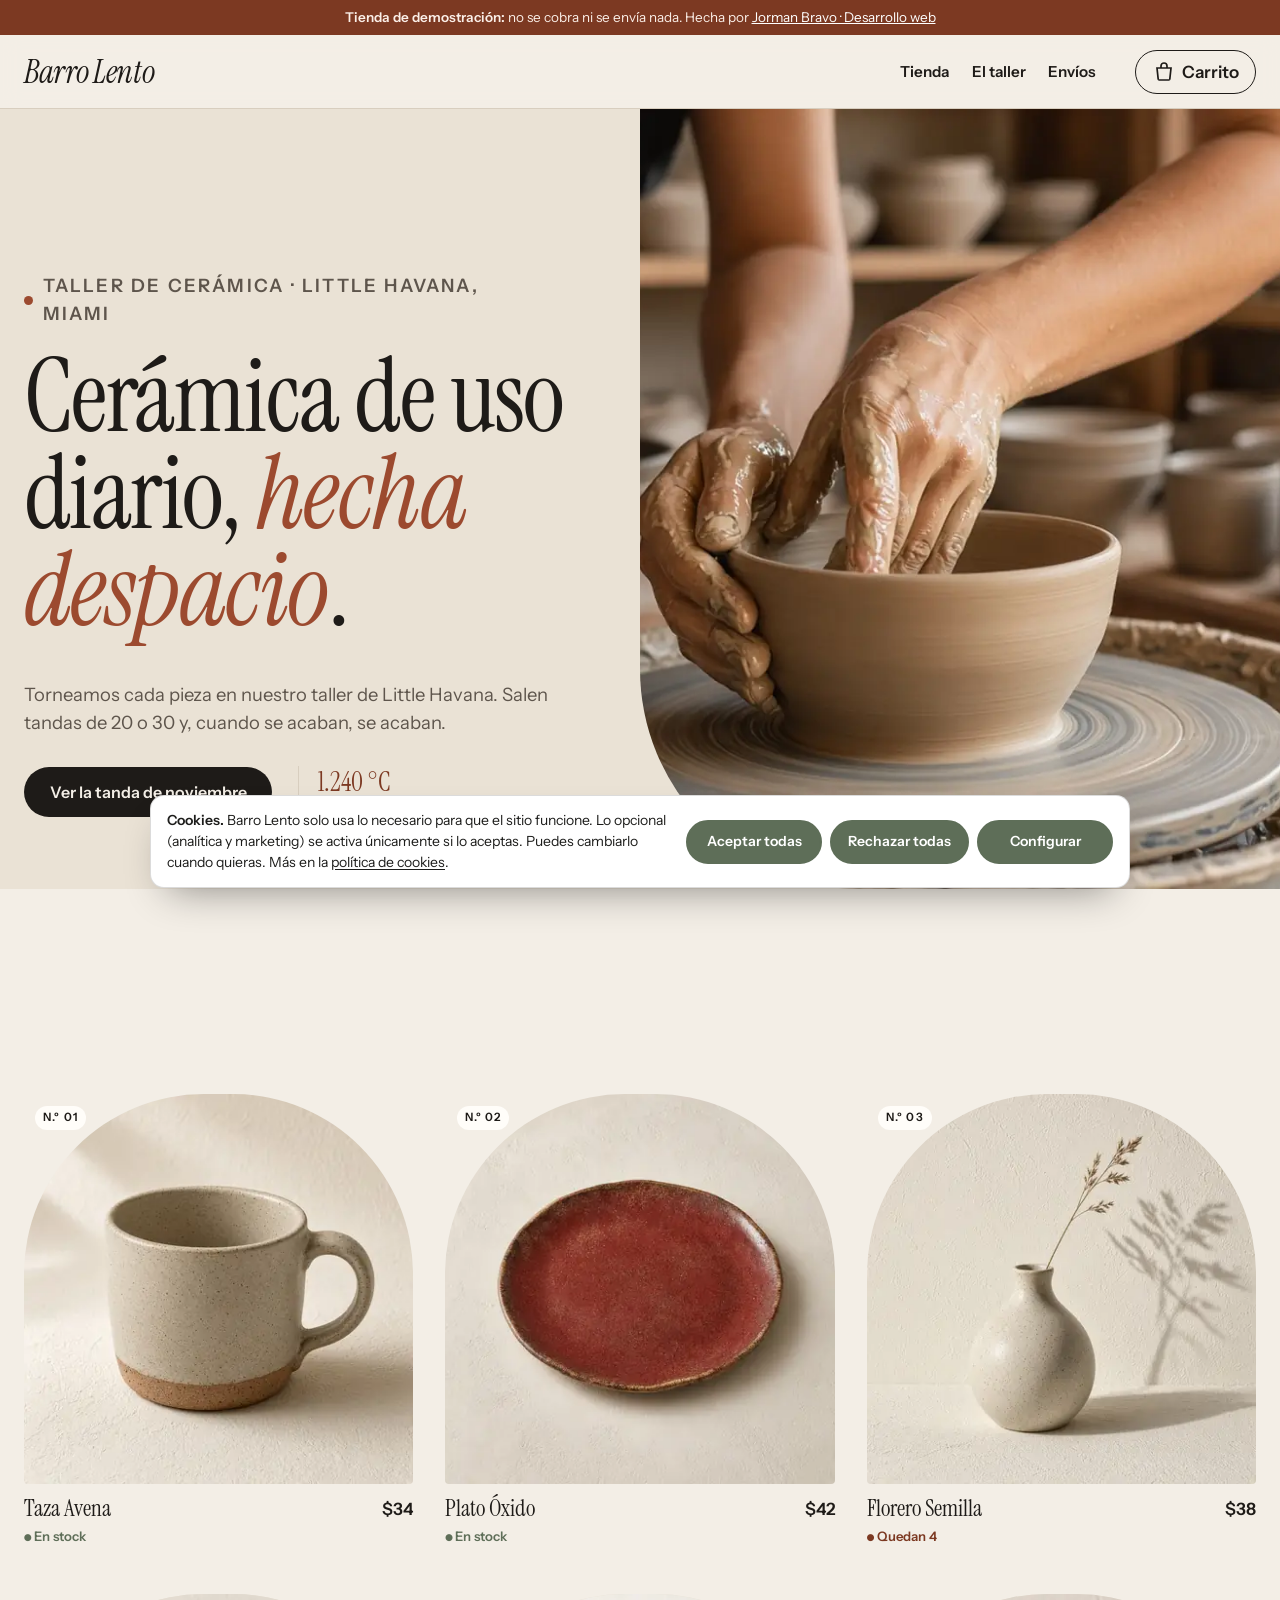
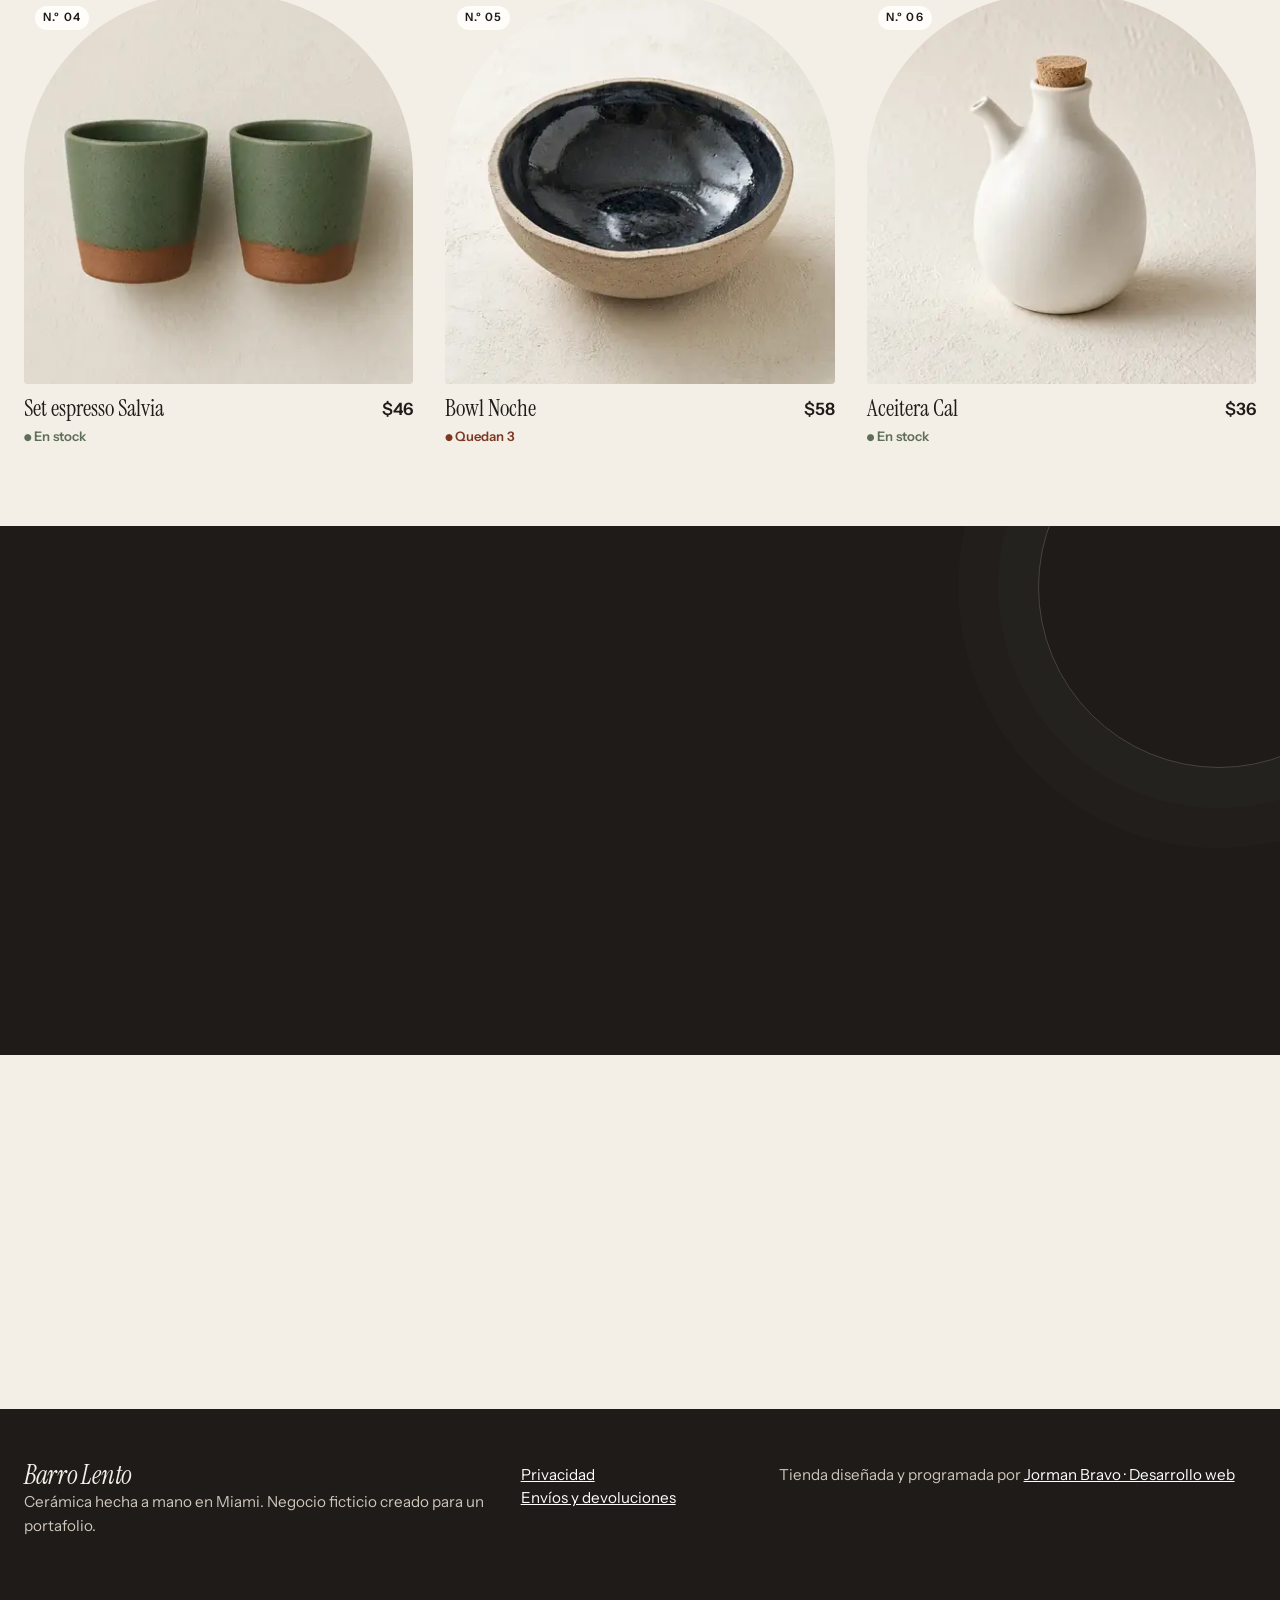
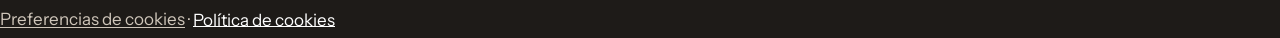
==== index.html @ cb3be6f2 "Cookies: aviso con Aceptar todas, Rechazar todas y Configurar por categorías, nada opcional antes de" ====
<!doctype html>
<html lang="es">
<head>
<meta charset="utf-8">
<meta name="viewport" content="width=device-width, initial-scale=1">
<title>Barro Lento · Cerámica hecha a mano en Miami</title>
<meta name="description" content="Tazas, platos, bowls y floreros de gres hechos a mano en tandas pequeñas. Envío a todo EE. UU., gratis desde $120. Tienda de demostración.">
<link rel="canonical" href="https://jormanj2b.github.io/demo-tienda/">
<meta http-equiv="Content-Security-Policy" content="default-src 'self'; img-src 'self' data:; style-src 'self'; script-src 'self'; font-src 'self'; connect-src 'self'; object-src 'none'; base-uri 'self'; form-action 'self'">
<meta name="referrer" content="strict-origin-when-cross-origin">
<meta name="theme-color" content="#F3EEE6">
<meta property="og:type" content="website">
<meta property="og:title" content="Barro Lento · Cerámica hecha a mano en Miami">
<meta property="og:description" content="Tazas, platos, bowls y floreros de gres hechos a mano en tandas pequeñas. Envío a todo EE. UU., gratis desde $120. Tienda de demostración.">
<meta property="og:url" content="https://jormanj2b.github.io/demo-tienda/">
<meta property="og:image" content="https://jormanj2b.github.io/demo-tienda/img/og.jpg">
<meta name="twitter:card" content="summary_large_image">
<script type="application/ld+json">
{"@context":"https://schema.org","@type":"Store","name":"Barro Lento","description":"Cerámica de gres hecha a mano en Miami: tazas, platos, bowls y floreros en tandas pequeñas. Negocio ficticio de demostración.","url":"https://jormanj2b.github.io/demo-tienda/","image":"https://jormanj2b.github.io/demo-tienda/img/og.jpg","priceRange":"$34 – $58","currenciesAccepted":"USD","address":{"@type":"PostalAddress","addressLocality":"Miami","addressRegion":"FL","addressCountry":"US"}}
</script>
<link rel="preload" as="image" href="img/hero-800.webp" imagesrcset="img/hero-800.webp 800w, img/hero-1600.webp 1600w" imagesizes="100vw">
<link rel="icon" href="favicon.svg" type="image/svg+xml">
<link rel="preload" href="fonts/instrument-serif-normal-400.woff2" as="font" type="font/woff2" crossorigin>
<link rel="stylesheet" href="fonts.css">
<link rel="stylesheet" href="styles.css?v=2">
<script src="cookies.js?v=1" defer data-key="demo-tienda" data-owner="Barro Lento" data-accent="#5E6E58"></script>
</head>
<body data-reveal=".section-head, .steps li, .cols > div, .taller h2" data-page="home">
<a class="skip" href="#main">Saltar al contenido</a>
<div class="demo-bar"><strong>Tienda de demostración:</strong> no se cobra ni se envía nada. Hecha por <a href="https://jormanj2b.github.io/">Jorman Bravo · Desarrollo web</a></div>
<header class="top">
  <a class="logo" href="./">Barro Lento</a>
  <nav aria-label="Principal"><a href="./#tienda">Tienda</a><a href="./#taller">El taller</a><a href="./#envios">Envíos</a></nav>
  <a class="cart-link" href="carrito.html" aria-label="Ver carrito">
    <svg viewBox="0 0 24 24" width="24" height="24" aria-hidden="true"><path d="M5 8h14l-1.2 11.2a1 1 0 0 1-1 .8H7.2a1 1 0 0 1-1-.8L5 8z" fill="none" stroke="currentColor" stroke-width="1.7"/><path d="M9 8V6a3 3 0 0 1 6 0v2" fill="none" stroke="currentColor" stroke-width="1.7"/></svg>
    <span>Carrito</span><span class="badge" id="cart-count" hidden>0</span>
  </a>
</header>
<main id="main">
<section class="hero">
  <img src="img/hero-800.webp" srcset="img/hero-400.webp 400w, img/hero-800.webp 800w, img/hero-1600.webp 1600w" sizes="100vw" width="1600" height="900" alt="Manos con barro dando forma a un bowl en el torno, con tazas sin esmaltar al fondo" fetchpriority="high">
  <div class="hero-text">
    <p class="kicker">Taller de cerámica · Little Havana, Miami</p>
    <h1>Cerámica de uso diario, <em>hecha despacio</em>.</h1>
    <p>Torneamos cada pieza en nuestro taller de Little Havana. Salen tandas de 20 o 30 y, cuando se acaban, se acaban.</p>
    <div class="hero-cta"><a class="btn" href="#tienda">Ver la tanda de noviembre</a><span class="kiln"><b>1.240 °C</b> segunda cocción</span></div>
  </div>
</section>
<section id="tienda" class="section" aria-labelledby="tienda-title">
  <div class="section-head"><h2 id="tienda-title">Tanda de noviembre</h2><p>6 piezas · apto para lavavajillas y microondas</p></div>
  <ul class="grid" id="grid"></ul>
</section>
<section id="taller" class="section taller">
  <div class="taller-grid">
    <h2>Del torno a tu mesa en tres semanas</h2>
    <ol class="steps">
      <li><b>Torno</b><span>Damos forma a cada pieza con gres de alta temperatura.</span></li>
      <li><b>Secado y primera cocción</b><span>Una semana al aire y un horneado a 950 °C.</span></li>
      <li><b>Esmalte</b><span>Esmaltes propios, sin plomo, aptos para alimentos.</span></li>
      <li><b>Segunda cocción</b><span>A 1.240 °C. Aquí aparecen las motas y los cambios de tono.</span></li>
    </ol>
  </div>
</section>
<section id="envios" class="section envios">
  <div class="cols">
    <div><h3>Envíos</h3><p>A los 50 estados con UPS. $9 por pedido, gratis desde $120. Embalamos con cartón reciclado y sin plástico de burbujas.</p></div>
    <div><h3>Si algo llega roto</h3><p>Mándanos una foto en 48 horas y te enviamos otra pieza o te devolvemos el dinero. Sin preguntas.</p></div>
    <div><h3>Devoluciones</h3><p>30 días para devolver piezas sin usar. El envío de vuelta corre por tu cuenta.</p></div>
  </div>
</section>
</main>
<footer class="foot">
  <div class="foot-grid">
    <p><span class="logo">Barro Lento</span><br>Cerámica hecha a mano en Miami. Negocio ficticio creado para un portafolio.</p>
    <p><a href="privacidad.html">Privacidad</a><br><a href="./#envios">Envíos y devoluciones</a></p>
    <p>Tienda diseñada y programada por <a href="https://jormanj2b.github.io/">Jorman Bravo · Desarrollo web</a></p>
  </div>
</footer>
<p class="toast" id="toast" role="status" hidden></p>
<script src="products.js" defer></script>
<script src="app.js?v=2" defer></script>
<script src="reveal.js" defer></script>
</body>
</html>
---- fonts.css ----
/* Fuentes locales (subconjunto latin) */
@font-face {
  font-family: 'Instrument Serif';
  font-style: italic;
  font-weight: 400;
  font-display: swap;
  src: url('fonts/instrument-serif-italic-400.woff2') format('woff2');
  unicode-range: U+0000-00FF, U+0131, U+0152-0153, U+02BB-02BC, U+02C6, U+02DA, U+02DC, U+0304, U+0308, U+0329, U+2000-206F, U+20AC, U+2122, U+2191, U+2193, U+2212, U+2215, U+FEFF, U+FFFD;
}
@font-face {
  font-family: 'Instrument Serif';
  font-style: normal;
  font-weight: 400;
  font-display: swap;
  src: url('fonts/instrument-serif-normal-400.woff2') format('woff2');
  unicode-range: U+0000-00FF, U+0131, U+0152-0153, U+02BB-02BC, U+02C6, U+02DA, U+02DC, U+0304, U+0308, U+0329, U+2000-206F, U+20AC, U+2122, U+2191, U+2193, U+2212, U+2215, U+FEFF, U+FFFD;
}
@font-face {
  font-family: 'Instrument Sans';
  font-style: normal;
  font-weight: 400 600;
  font-stretch: 100%;
  font-display: swap;
  src: url('fonts/instrument-sans-normal-var.woff2') format('woff2');
  unicode-range: U+0000-00FF, U+0131, U+0152-0153, U+02BB-02BC, U+02C6, U+02DA, U+02DC, U+0304, U+0308, U+0329, U+2000-206F, U+20AC, U+2122, U+2191, U+2193, U+2212, U+2215, U+FEFF, U+FFFD;
}
---- styles.css ----
/* Barro Lento — catálogo de taller: yeso, barro cocido y salvia */
:root{--plaster:#F3EEE6;--plaster-2:#EAE2D5;--ink:#1E1B18;--muted:#5E554C;--clay:#9C4A2F;--clay-dark:#7C3922;--sage:#5E6E58;--line:#D8CEBF;--white:#FFFDF9;
--serif:'Instrument Serif',Georgia,serif;--sans:'Instrument Sans',system-ui,sans-serif;--r:2px}
*{box-sizing:border-box}
body{margin:0;background:var(--plaster);color:var(--ink);font:17px/1.55 var(--sans)}
img{max-width:100%;display:block;height:auto}
a{color:inherit}
:focus-visible{outline:2px solid var(--clay);outline-offset:3px}
.skip{position:absolute;left:-999px}.skip:focus{left:8px;top:8px;z-index:60;background:var(--ink);color:#fff;padding:.6rem 1rem}
.demo-bar{background:var(--clay-dark);color:#FBEFE8;font-size:13.5px;text-align:center;padding:.45rem 1rem}
.demo-bar a{color:#fff}
.top{display:flex;align-items:center;gap:1.4rem;padding:1rem 24px;max-width:1280px;margin:0 auto}
.logo{font:400 1.9rem/1 var(--serif);text-decoration:none;letter-spacing:-.01em}
.top nav{display:none;gap:1.4rem;margin-left:auto}
.top nav a{text-decoration:none;font-weight:600;font-size:.95rem}
.top nav a:hover{color:var(--clay)}
@media (min-width:760px){.top nav{display:flex}}
.cart-link{margin-left:auto;display:flex;align-items:center;gap:.4rem;text-decoration:none;font-weight:600;min-height:44px;padding:0 .2rem}
@media (min-width:760px){.cart-link{margin-left:1rem}}
.badge{background:var(--clay);color:#fff;border-radius:999px;min-width:22px;height:22px;display:inline-grid;place-items:center;font-size:.8rem;padding:0 6px}
h1,h2,h3{font-family:var(--serif);font-weight:400;line-height:1.02;margin:0 0 .4em;letter-spacing:-.015em}
h1{font-size:clamp(2.8rem,8vw,5.6rem)}
h2{font-size:clamp(2.2rem,5vw,3.4rem)}
h3{font-size:1.8rem}
em{font-style:italic;color:var(--clay)}
.btn{display:inline-flex;align-items:center;justify-content:center;min-height:50px;padding:.8rem 1.6rem;background:var(--ink);color:var(--plaster);border:0;border-radius:var(--r);font:600 1rem var(--sans);text-decoration:none;cursor:pointer;transition:background .15s}
.btn:hover{background:var(--clay-dark)}
.btn-block{width:100%}
.link{background:none;border:0;padding:0;font:600 .9rem var(--sans);color:var(--clay-dark);text-decoration:underline;cursor:pointer;min-height:32px}
.muted{color:var(--muted);font-size:.95rem}
.hero{position:relative;display:grid}
.hero img{width:100%;aspect-ratio:4/5;object-fit:cover}
.hero-text{padding:2rem 24px 3rem;max-width:1280px}
.hero-text p{max-width:44ch;font-size:1.1rem;color:var(--muted)}
@media (min-width:900px){
  .hero{grid-template-columns:1fr 1fr;min-height:calc(100svh - 110px);align-items:end}
  .hero img{grid-column:2;grid-row:1;aspect-ratio:auto;height:100%}
  .hero-text{grid-column:1;grid-row:1;padding:3rem 48px 4.5rem max(24px,calc((100vw - 1280px)/2 + 24px))}
}
.section{max-width:1280px;margin:0 auto;padding:5rem 24px}
.section-head{display:flex;flex-wrap:wrap;justify-content:space-between;align-items:baseline;gap:.5rem 2rem;border-bottom:1px solid var(--ink);margin-bottom:2rem}
.section-head p{margin:0 0 .8rem;color:var(--muted)}
.grid{list-style:none;padding:0;margin:0;display:grid;grid-template-columns:1fr 1fr;gap:2rem 1rem}
@media (min-width:900px){.grid{grid-template-columns:repeat(3,1fr);gap:3rem 2rem}}
.card a{text-decoration:none;display:grid;grid-template-columns:1fr auto;gap:.2rem .6rem}
.card img{grid-column:1/-1;aspect-ratio:1;object-fit:cover;background:var(--plaster-2);margin-bottom:.6rem;transition:transform .3s ease}
.card a:hover img{transform:scale(1.015)}
.card-name{font:400 1.45rem/1.1 var(--serif)}
.card-price{font-weight:600}
.taller{background:var(--ink);color:var(--plaster);max-width:none}
.taller-grid{max-width:1232px;margin:0 auto;display:grid;gap:2rem}
@media (min-width:900px){.taller-grid{grid-template-columns:1fr 1.2fr}}
.steps{margin:0;padding:0;list-style:none;counter-reset:s}
.steps li{counter-increment:s;display:grid;grid-template-columns:3rem 1fr;gap:.2rem 1rem;padding:1.1rem 0;border-top:1px solid #4A443E}
.steps li::before{content:counter(s,decimal-leading-zero);grid-row:span 2;font:400 1.6rem var(--serif);color:#D9A28B}
.steps b{font-weight:600}
.steps span{color:#CFC6BA}
.cols{display:grid;gap:2rem}
@media (min-width:800px){.cols{grid-template-columns:repeat(3,1fr)}}
.cols p{color:var(--muted)}
.product{max-width:1280px;margin:0 auto;padding:1.5rem 24px 3rem;display:grid;gap:2rem}
@media (min-width:900px){.product{grid-template-columns:1.1fr 1fr;gap:4rem;align-items:start}}
.p-img{width:100%;aspect-ratio:1;object-fit:cover;background:var(--plaster-2)}
.crumbs{font-size:.9rem;color:var(--muted);margin-bottom:1rem}
.p-price{font-size:1.5rem;font-weight:600;margin:0 0 1rem}
.specs{display:grid;grid-template-columns:auto 1fr;gap:.5rem 1.4rem;border-top:1px solid var(--line);padding-top:1rem;margin:1.4rem 0}
.specs dt{color:var(--muted)}.specs dd{margin:0;font-weight:600}
.buy{display:grid;grid-template-columns:1fr 110px;gap:.3rem 1rem;align-items:end;margin-bottom:1rem}
.buy label{font-weight:600;font-size:.9rem;grid-row:1}
.buy .btn{grid-column:1/-1;margin-top:.8rem}
select,input{font:inherit;min-height:48px;padding:.5rem .8rem;border:1px solid #A89D8E;border-radius:var(--r);background:var(--white);color:var(--ink);width:100%}
select:focus,input:focus{outline:2px solid var(--clay);outline-offset:0;border-color:var(--clay)}
input[aria-invalid="true"]{border-color:#A3321F}
.grid-3{grid-template-columns:1fr 1fr}
@media (min-width:900px){.grid-3{grid-template-columns:repeat(3,1fr)}}
.toast{position:fixed;left:50%;bottom:24px;transform:translateX(-50%);background:var(--ink);color:#fff;padding:.9rem 1.2rem;border-radius:var(--r);margin:0;z-index:50;max-width:90vw;box-shadow:0 10px 30px rgba(0,0,0,.25)}
.cart h1{font-size:clamp(2.6rem,6vw,4rem)}
.cart-grid{display:grid;gap:2.4rem}
@media (min-width:960px){.cart-grid{grid-template-columns:1.5fr 1fr;align-items:start}.totals{position:sticky;top:20px}}
.lines{list-style:none;margin:0 0 2.4rem;padding:0;border-top:1px solid var(--ink)}
.line{display:grid;grid-template-columns:72px 1fr 72px;gap:.4rem 1rem;align-items:center;padding:1rem 0;border-bottom:1px solid var(--line)}
.line img{width:72px;height:72px;object-fit:cover}
.line a{font:400 1.3rem var(--serif);text-decoration:none}
.line p{margin:.1rem 0}
.line strong{grid-column:3;text-align:right}
.line input{grid-column:3;grid-row:1;width:72px}
@media (min-width:600px){.line{grid-template-columns:96px 1fr 80px 80px}.line img{width:96px;height:96px}.line input{grid-column:auto;grid-row:auto}.line strong{grid-column:auto}}
.checkout h2{font-size:2rem}
.f{display:grid;gap:.3rem;margin-bottom:1rem}
.f label{font-weight:600;font-size:.92rem}
.f-row{display:grid;grid-template-columns:1.5fr 1fr;gap:1rem}
.error{margin:0;color:#A3321F;font-size:.9rem;font-weight:600}
.pay{border:1px solid var(--line);padding:1rem;margin:0 0 1.2rem;background:var(--white)}
.pay legend{font-weight:600;padding:0 .3rem}
.pay label{display:flex;gap:.5rem;align-items:center;min-height:44px}
.pay input{width:20px;min-height:0;accent-color:var(--clay)}
.demo-note{background:#F6E7DF;border-left:3px solid var(--clay);padding:.6rem .8rem;font-size:.92rem;margin:0 0 .6rem}
.totals{background:var(--white);border:1px solid var(--line);padding:1.4rem}
.totals dl{display:grid;grid-template-columns:1fr auto;gap:.6rem;margin:0}
.totals dd{margin:0;text-align:right;font-weight:600}
.totals .t{font:400 1.8rem var(--serif);border-top:1px solid var(--line);padding-top:.6rem}
.done{background:var(--white);border:1px solid var(--line);padding:2rem;max-width:680px}
.kicker{text-transform:uppercase;letter-spacing:.12em;font-size:.8rem;font-weight:600;color:var(--clay-dark)}
.empty{padding:2rem 0}
.foot{border-top:1px solid var(--line);margin-top:2rem}
.foot-grid{max-width:1280px;margin:0 auto;padding:2.4rem 24px;display:grid;gap:1.2rem;color:var(--muted);font-size:.95rem}
@media (min-width:800px){.foot-grid{grid-template-columns:2fr 1fr 2fr}}
.foot .logo{color:var(--ink);font-size:1.6rem}
.legal{max-width:760px;margin:0 auto;padding:2rem 24px 5rem}
@media (prefers-reduced-motion:reduce){*{transition:none!important}}
@media (max-width:899px){.grid-3 li:nth-child(3){display:none}}
[tabindex="-1"]:focus{outline:none}

/* ===== Rediseño ===== */
[hidden]{display:none!important}
:root{--ease:cubic-bezier(.2,.7,.2,1)}
body{-webkit-font-smoothing:antialiased}
.top{position:sticky;top:0;z-index:40;max-width:none;padding:.9rem max(24px,calc((100vw - 1280px)/2 + 24px));background:rgba(243,238,230,.92);backdrop-filter:blur(10px);border-bottom:1px solid var(--line)}
.logo{font-style:italic;font-size:2rem}
.top nav a{position:relative}
.top nav a::after{content:"";position:absolute;left:0;right:0;bottom:-4px;height:1px;background:var(--clay);transform:scaleX(0);transform-origin:left;transition:transform .25s var(--ease)}
.top nav a:hover::after{transform:scaleX(1)}
.cart-link{border:1px solid var(--ink);border-radius:999px;padding:0 1rem;transition:background .2s,color .2s}
.cart-link:hover{background:var(--ink);color:var(--plaster)}
.badge{transition:transform .3s var(--ease)}
.kicker{margin:0 0 1.2rem;display:flex;align-items:center;gap:.6rem}
.kicker::before{content:"";width:9px;height:9px;border-radius:50%;background:var(--clay)}
h1{font-size:clamp(3.2rem,9vw,6.4rem);line-height:.95}
.hero{background:var(--plaster-2)}
.hero img{border-radius:0 0 0 0}
@media (min-width:900px){.hero{min-height:calc(100svh - 120px)}.hero img{border-radius:0 0 0 220px}}
@media (max-width:899px){.hero img{aspect-ratio:5/4;border-radius:0 0 0 120px}}
.hero-text p{font-size:1.15rem}
.hero-cta{display:flex;flex-wrap:wrap;gap:1rem 1.6rem;align-items:center;margin-top:1.8rem}
.kiln{display:grid;font-size:.85rem;color:var(--muted);border-left:1px solid var(--line);padding-left:1.2rem;line-height:1.3}
.kiln b{font:400 1.6rem var(--serif);color:var(--clay-dark)}
.btn{border-radius:999px;transition:background .2s,transform .2s var(--ease),box-shadow .2s}
.btn:hover{transform:translateY(-2px);box-shadow:0 12px 24px -14px rgba(30,27,24,.7)}
.btn:active{transform:none}
.section-head{border-bottom:0;position:relative;padding-bottom:1rem}
.section-head::after{content:"";position:absolute;left:0;right:0;bottom:0;height:5px;border-top:1px solid var(--ink);border-bottom:1px solid var(--ink)}
.grid{counter-reset:n}
.card{counter-increment:n}
.card a{position:relative;grid-template-columns:1fr auto}
.card a::before{content:"N.º " counter(n,decimal-leading-zero);position:absolute;top:.7rem;left:.7rem;z-index:1;font-size:.72rem;font-weight:600;letter-spacing:.1em;background:var(--white);padding:.2rem .5rem;border-radius:999px}
.card img{border-radius:180px 180px 4px 4px;transition:transform .6s var(--ease),border-radius .6s var(--ease)}
.card a:hover img{transform:none;border-radius:4px}
.card-name{transition:color .2s}
.card a:hover .card-name{color:var(--clay-dark)}
.card-stock{grid-column:1/-1;font-size:.82rem;color:var(--sage);font-weight:600}
.card-stock::before{content:"● ";font-size:.7em;vertical-align:.15em}
.card-stock.low{color:var(--clay-dark)}
.taller{position:relative;overflow:hidden}
.taller::after{content:"";position:absolute;right:-120px;top:-120px;width:360px;height:360px;border-radius:50%;border:1px solid #4A443E;box-shadow:0 0 0 40px rgba(255,255,255,.015),0 0 0 80px rgba(255,255,255,.01)}
.taller h2{font-style:italic}
.steps li{transition:padding .3s var(--ease)}
.steps li:hover{padding-left:.6rem}
.envios .cols>div{border-top:1px solid var(--ink);padding-top:1.2rem}
.envios h3{font-style:italic}
.p-img{border-radius:240px 240px 4px 4px}
.crumbs a{text-decoration:none;border-bottom:1px solid var(--line)}
.crumbs a:hover{border-color:var(--clay)}
.p-price{font:400 2rem var(--serif);color:var(--clay-dark)}
.specs{border-top:1px solid var(--ink)}
.toast{border-radius:999px;padding:.9rem 1.4rem;animation:pop .35s var(--ease)}
@keyframes pop{from{transform:translate(-50%,16px);opacity:0}}
.totals{border-radius:6px;border-top:4px solid var(--clay)}
.done{border-radius:6px;border-top:4px solid var(--sage)}
.lines{border-top:0;position:relative}
.foot{background:var(--ink);color:#CFC6BA;border:0}
.foot .logo{color:var(--plaster)}
.foot-grid{color:#CFC6BA}
.foot a{color:#fff}
.rv{opacity:0;transform:translateY(20px);transition:opacity .7s var(--ease),transform .7s var(--ease)}
.rv.in{opacity:1;transform:none}
@media (prefers-reduced-motion:reduce){*,*::before,*::after{animation:none!important;transition:none!important}}

/* img-placeholder */
img:not([src$=".svg"]){background-color:var(--plaster-2)}

/* Carrito vacío decidido antes de pintar (cart-state.js) */
.cart-empty #cart-body{display:none}
.cart-empty #empty{display:block}
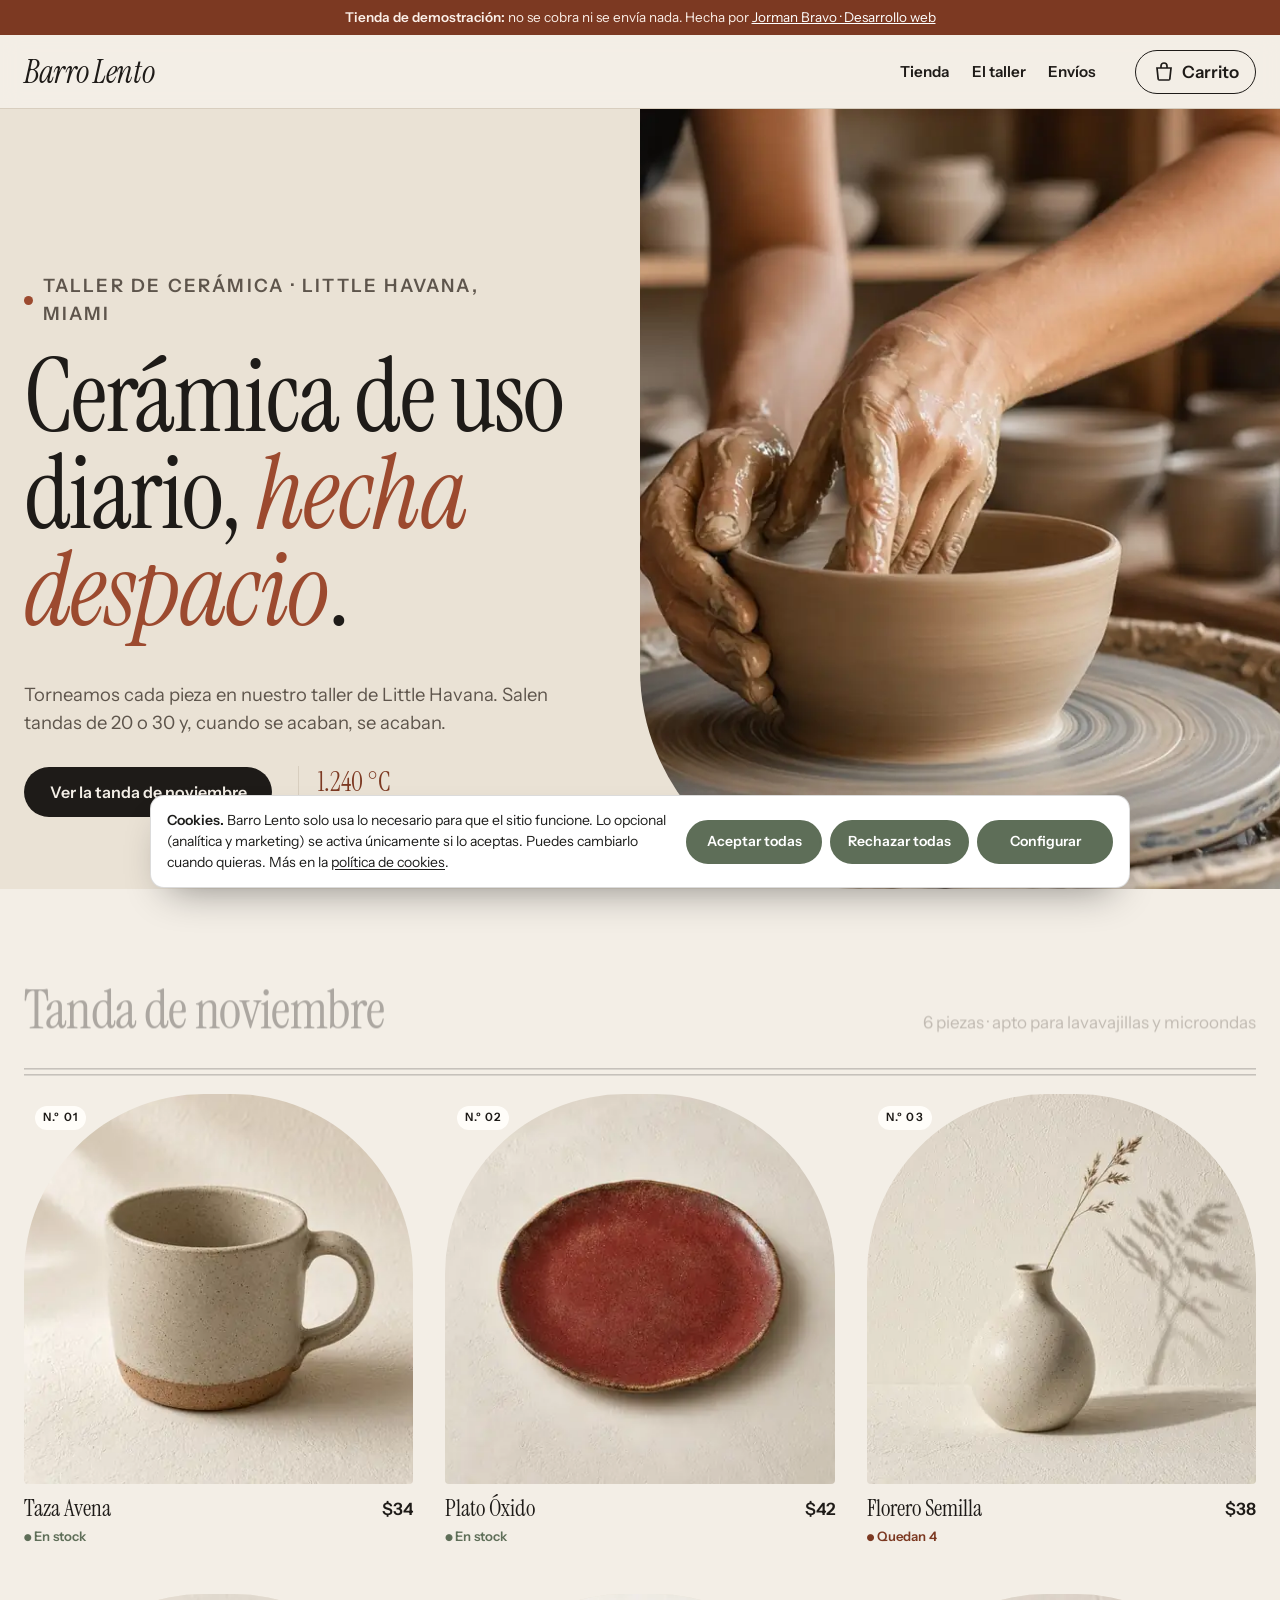
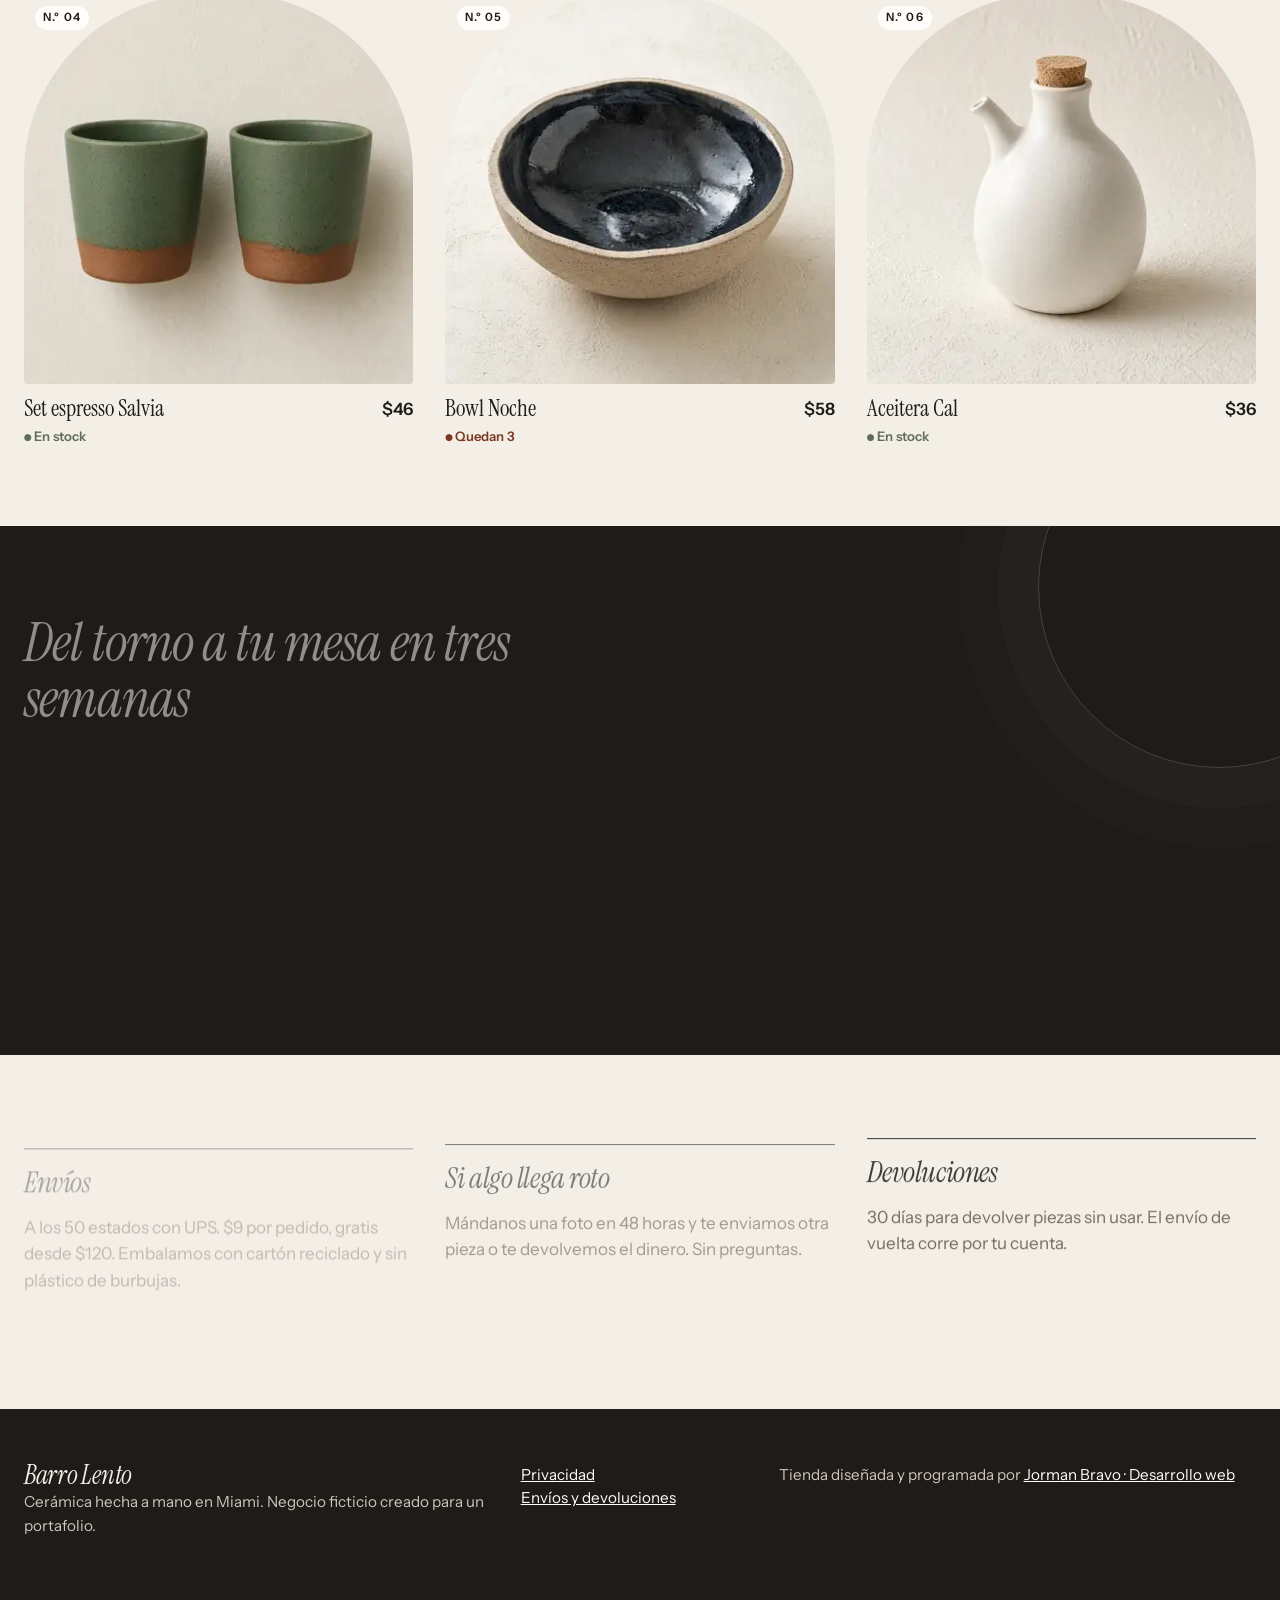
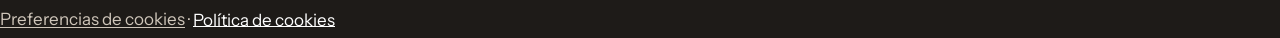
==== commit e265447a: "Carrito vacío: el aviso se ve desde el primer pintado (evita el salto del pie)" ====
--- a/index.html
+++ b/index.html
@@ -22,7 +22,7 @@
 <link rel="icon" href="favicon.svg" type="image/svg+xml">
 <link rel="preload" href="fonts/instrument-serif-normal-400.woff2" as="font" type="font/woff2" crossorigin>
 <link rel="stylesheet" href="fonts.css">
-<link rel="stylesheet" href="styles.css?v=2">
+<link rel="stylesheet" href="styles.css?v=3">
 <script src="cookies.js?v=1" defer data-key="demo-tienda" data-owner="Barro Lento" data-accent="#5E6E58"></script>
 </head>
 <body data-reveal=".section-head, .steps li, .cols > div, .taller h2" data-page="home">
--- a/styles.css
+++ b/styles.css
@@ -180,4 +180,4 @@
 
 /* Carrito vacío decidido antes de pintar (cart-state.js) */
 .cart-empty #cart-body{display:none}
-.cart-empty #empty{display:block}
+.cart-empty #empty[hidden],.cart-empty #empty{display:block!important}
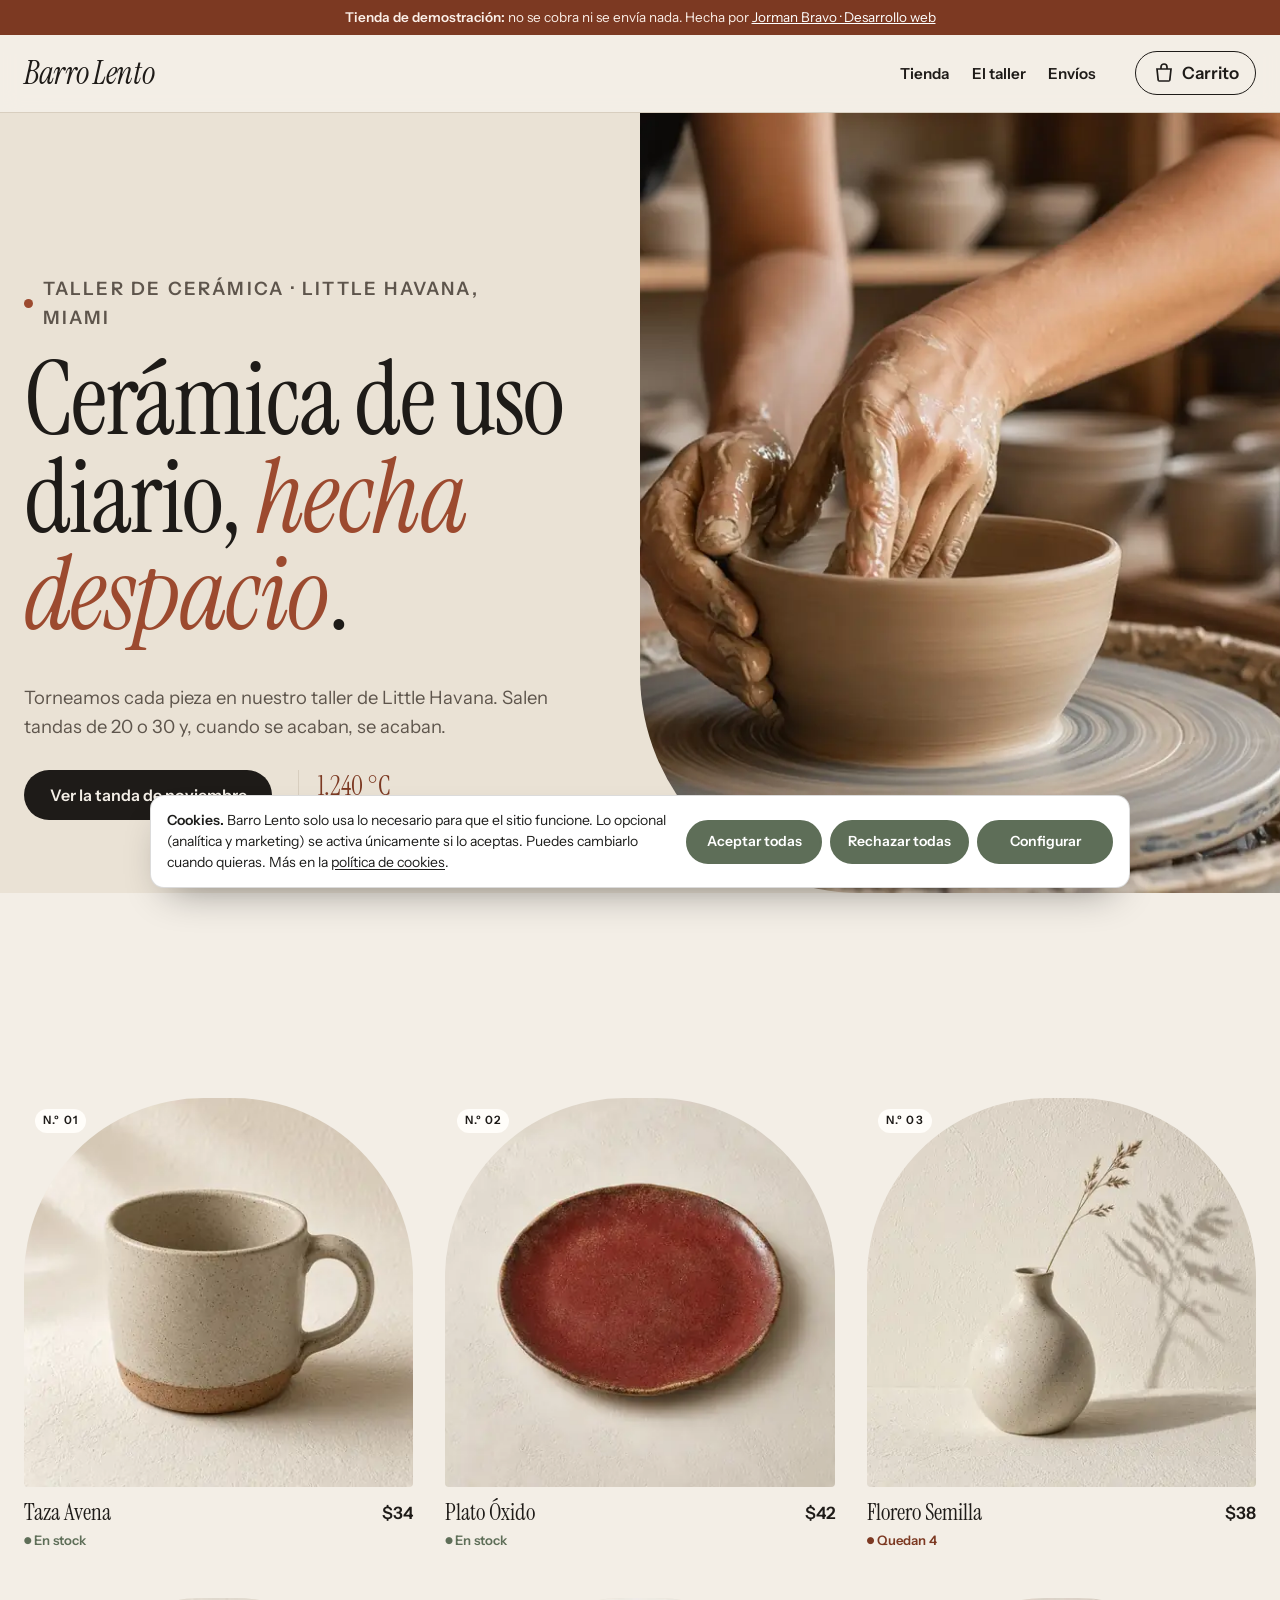
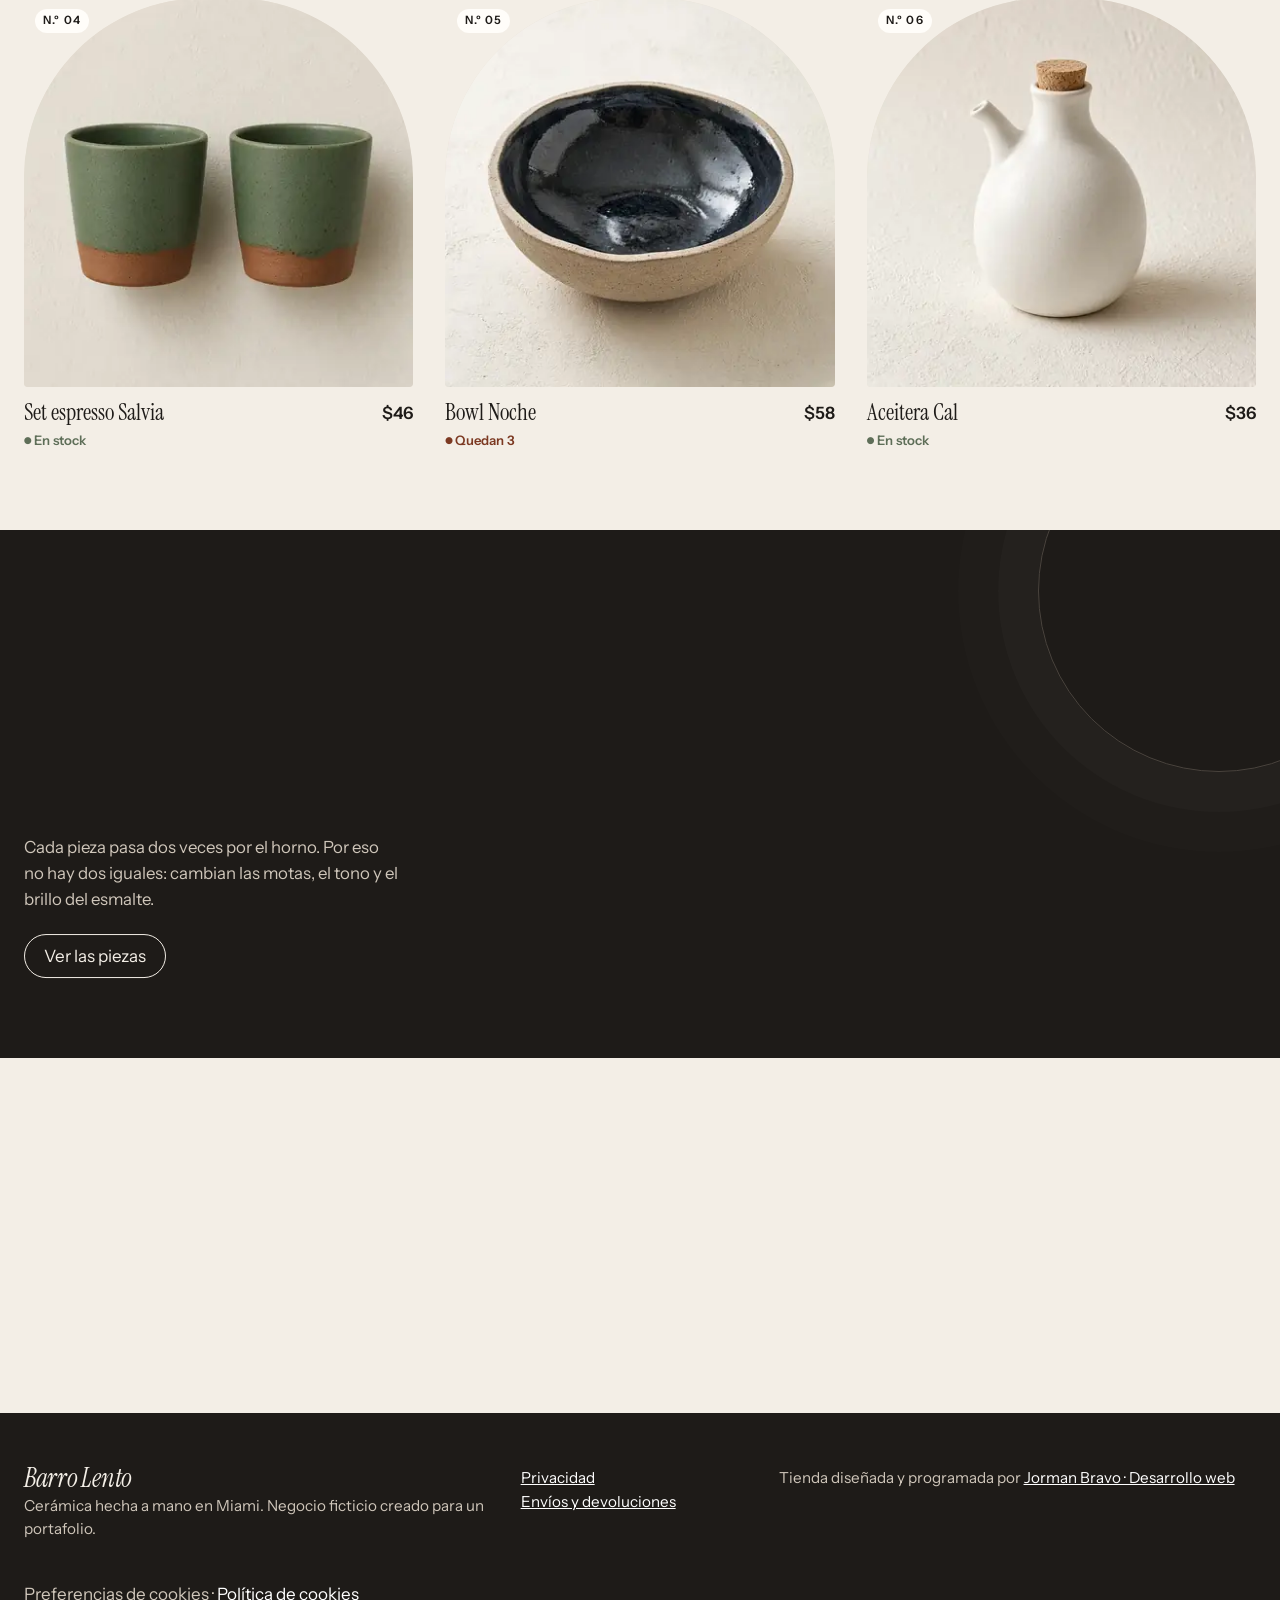
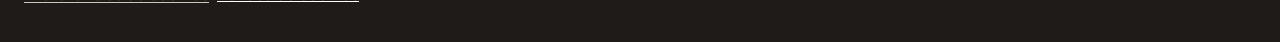
==== commit 450644ef: "Ronda 2: carrito vacío con piezas sugeridas, columna del taller completa, migas y menú de 44 px, coo" ====
--- a/index.html
+++ b/index.html
@@ -52,7 +52,11 @@
 </section>
 <section id="taller" class="section taller">
   <div class="taller-grid">
-    <h2>Del torno a tu mesa en tres semanas</h2>
+    <div class="taller-intro">
+      <h2>Del torno a tu mesa en tres semanas</h2>
+      <p>Cada pieza pasa dos veces por el horno. Por eso no hay dos iguales: cambian las motas, el tono y el brillo del esmalte.</p>
+      <a class="taller-link" href="#tienda">Ver las piezas</a>
+    </div>
     <ol class="steps">
       <li><b>Torno</b><span>Damos forma a cada pieza con gres de alta temperatura.</span></li>
       <li><b>Secado y primera cocción</b><span>Una semana al aire y un horneado a 950 °C.</span></li>
--- a/styles.css
+++ b/styles.css
@@ -181,3 +181,25 @@
 /* Carrito vacío decidido antes de pintar (cart-state.js) */
 .cart-empty #cart-body{display:none}
 .cart-empty #empty[hidden],.cart-empty #empty{display:block!important}
+/* ronda 2: aviso de cookies alineado con la columna del pie */
+.foot>.ck-foot{max-width:1280px;margin:-1.4rem auto 0;padding:0 24px 1.6rem;color:#CFC6BA}
+/* ronda 2: áreas táctiles de 44 px en menú y migas */
+.top nav a:not(.cart-link){padding-block:.75rem}
+.top nav a:not(.cart-link)::after{bottom:.5rem}
+.crumbs a{display:inline-block;padding-block:.7rem;border-bottom:0;text-decoration:underline;text-decoration-color:var(--line);text-underline-offset:4px}
+.crumbs a:hover{text-decoration-color:var(--clay)}
+.crumbs{margin-top:-.7rem;margin-bottom:.3rem}
+.skip{display:inline-flex;align-items:center;min-height:44px}
+/* ronda 2: carrito vacío con piezas sugeridas */
+.empty-lead{font-size:1.1rem;margin:0 0 1.2rem}
+.empty-picks{list-style:none;padding:0;margin:0 0 1.6rem;display:grid;grid-template-columns:repeat(3,minmax(0,1fr));gap:1rem;max-width:760px}
+.empty-picks a{display:grid;gap:.2rem;text-decoration:none;color:inherit}
+.empty-picks img{width:100%;height:auto;aspect-ratio:1;object-fit:cover;border-radius:180px 180px 4px 4px;background:var(--plaster-2);margin-bottom:.4rem;transition:transform .3s var(--ease)}
+.empty-picks a:hover img{transform:translateY(-2px)}
+.empty-picks span:first-of-type{font-weight:600}
+@media (max-width:520px){.empty-picks{grid-template-columns:repeat(2,minmax(0,1fr))}.empty-picks li:nth-child(3){display:none}}
+/* ronda 2: la columna izquierda de "El taller" deja de quedar vacía */
+.taller-intro p{color:#CFC6BA;max-width:34ch;margin:1rem 0 1.4rem;font-size:1.05rem}
+.taller-link{display:inline-flex;align-items:center;min-height:44px;padding:0 1.2rem;border:1px solid var(--plaster);border-radius:999px;color:var(--plaster);text-decoration:none;transition:background .2s,color .2s}
+.taller-link:hover{background:var(--plaster);color:var(--ink)}
+@media (min-width:900px){.taller-intro{position:sticky;top:6rem;align-self:start}}
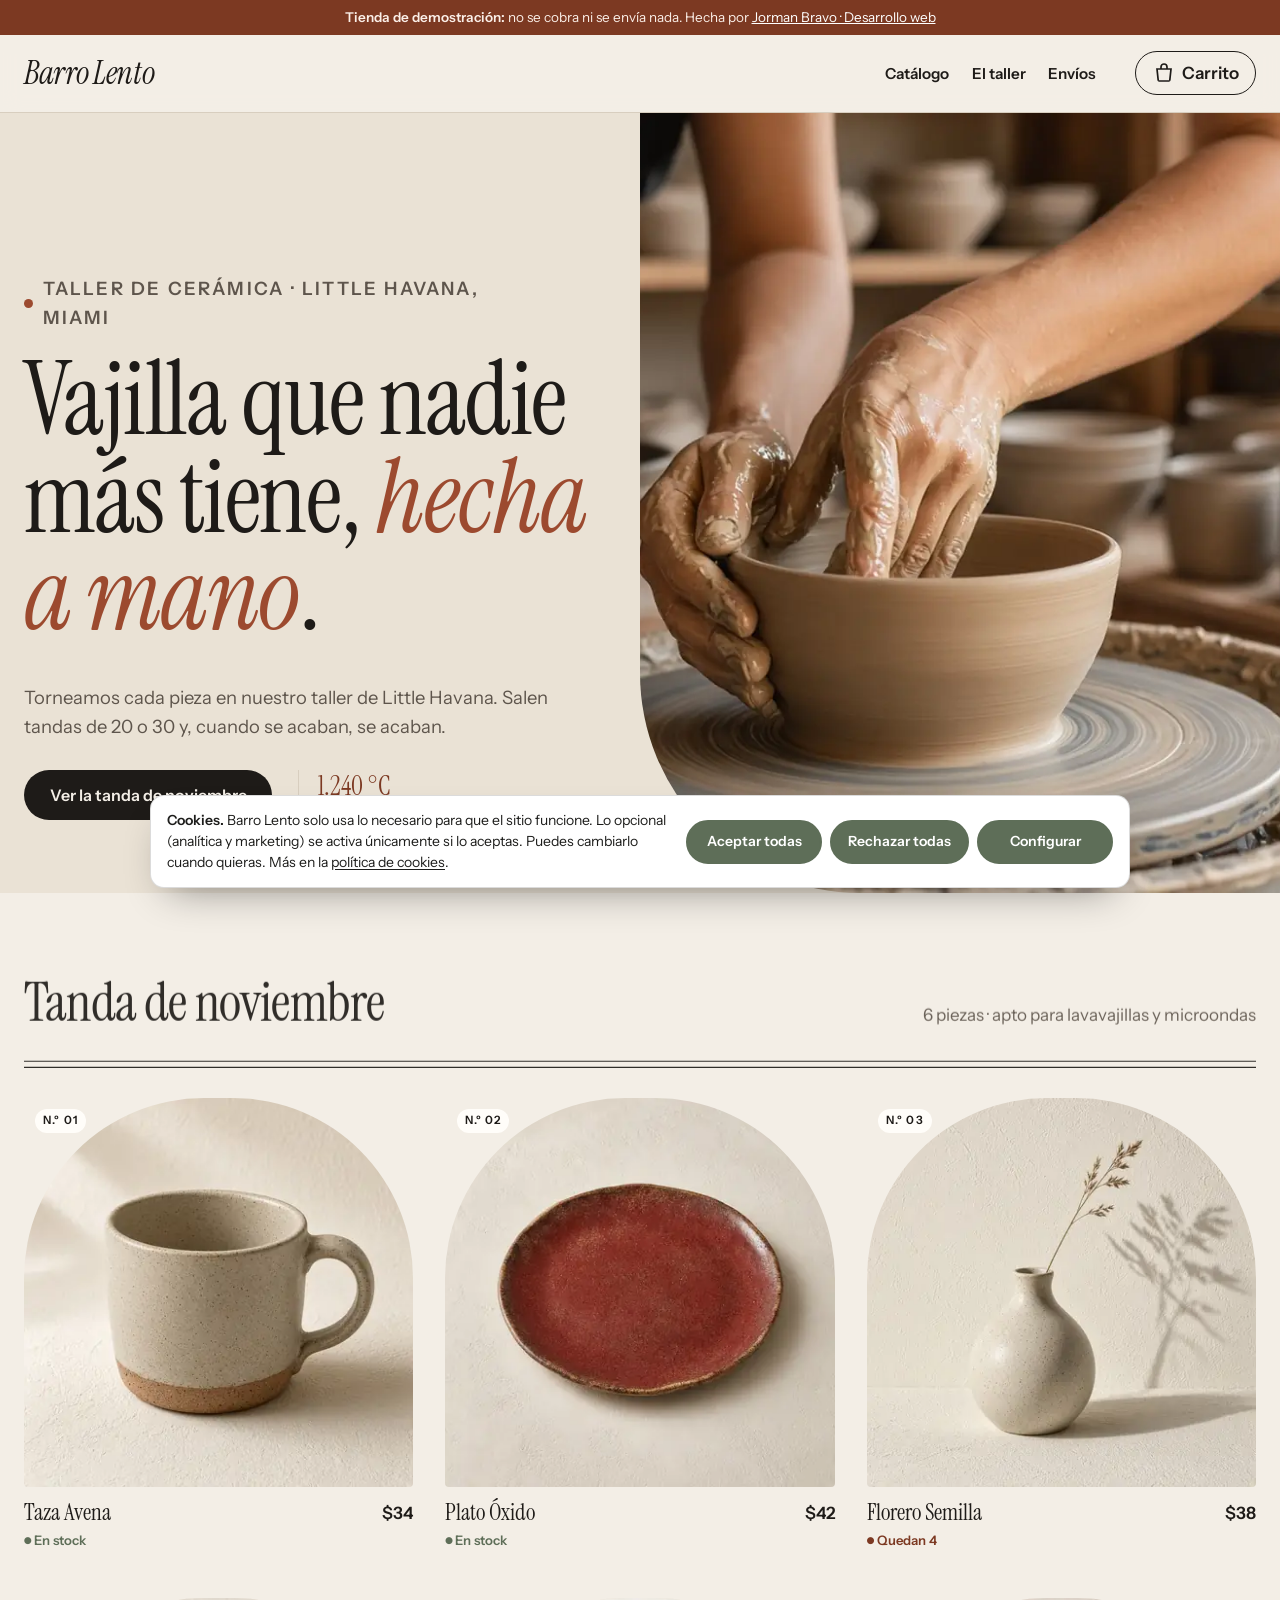
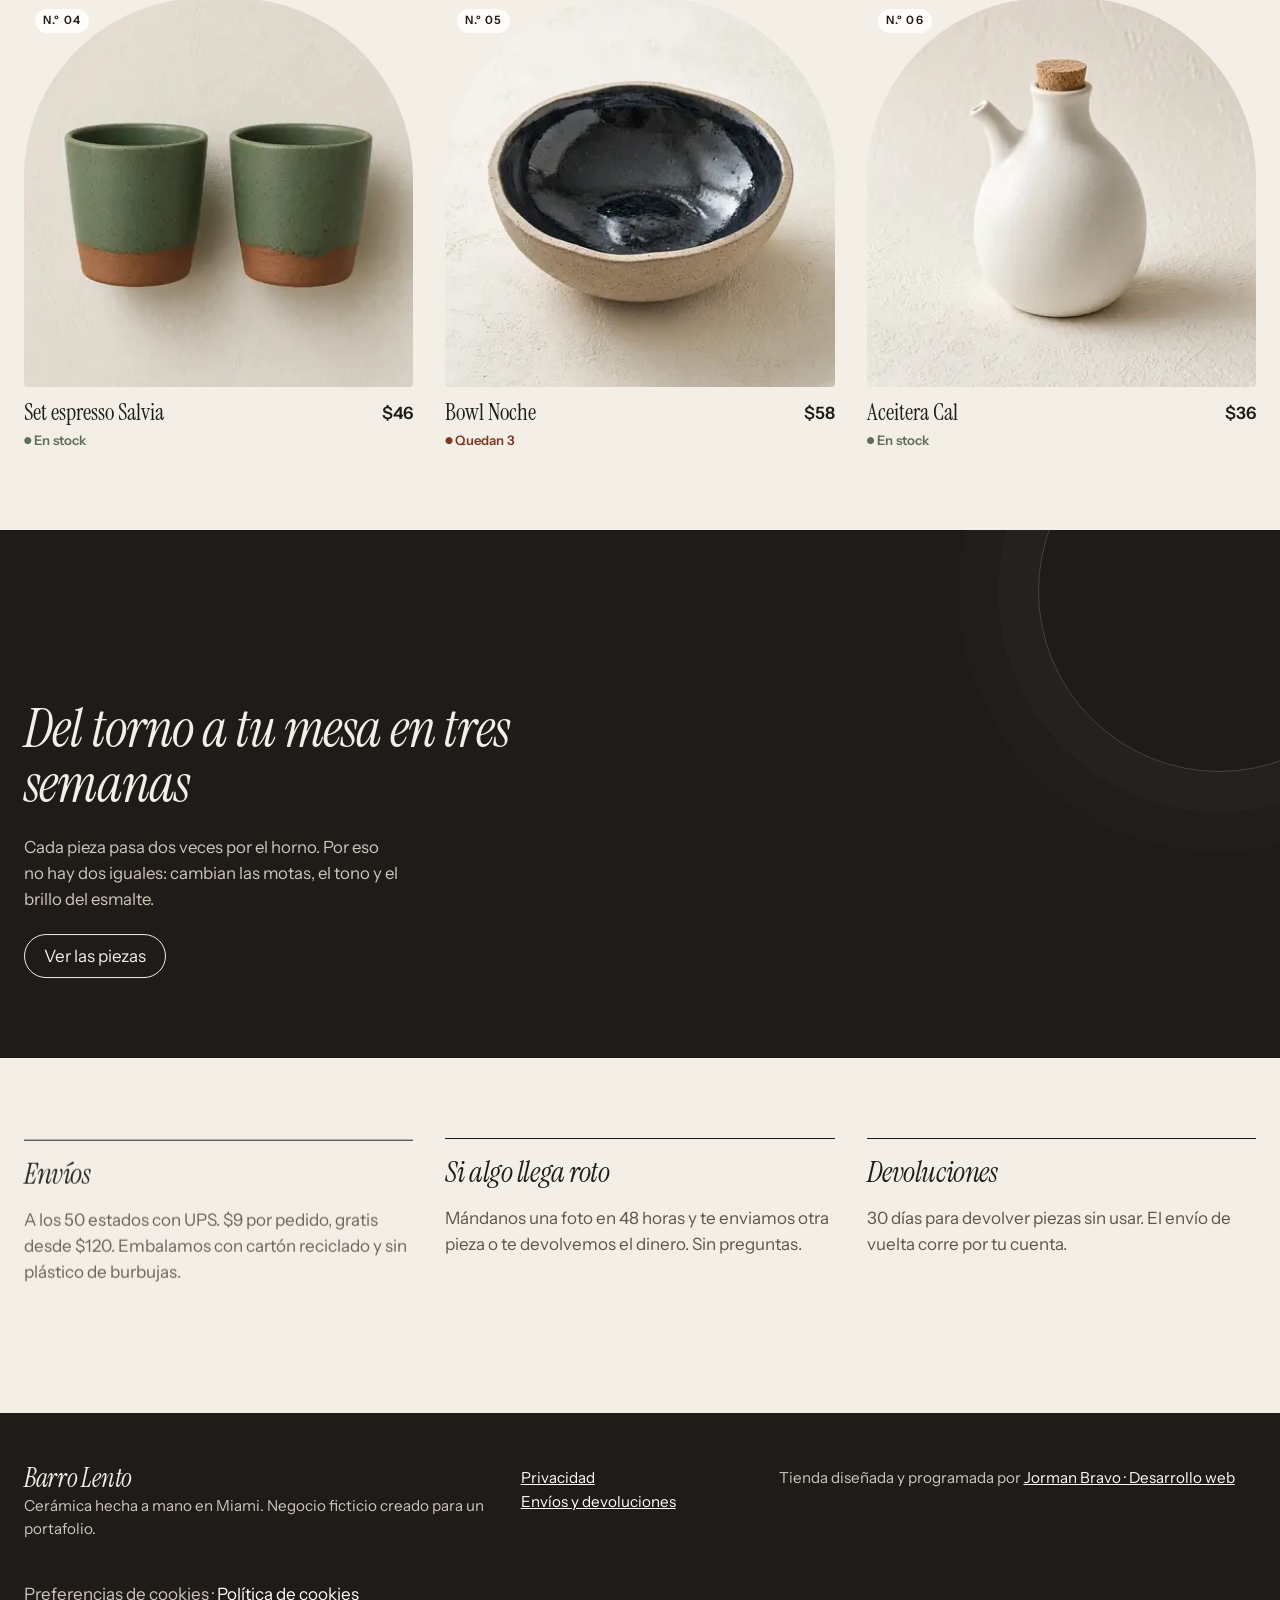
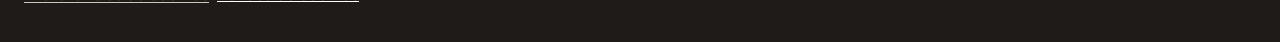
==== commit be18bd74: "Textos: voz de negocio, titular con gancho y menú más claro" ====
--- a/index.html
+++ b/index.html
@@ -30,7 +30,7 @@
 <div class="demo-bar"><strong>Tienda de demostración:</strong> no se cobra ni se envía nada. Hecha por <a href="https://jormanj2b.github.io/">Jorman Bravo · Desarrollo web</a></div>
 <header class="top">
   <a class="logo" href="./">Barro Lento</a>
-  <nav aria-label="Principal"><a href="./#tienda">Tienda</a><a href="./#taller">El taller</a><a href="./#envios">Envíos</a></nav>
+  <nav aria-label="Principal"><a href="./#tienda">Catálogo</a><a href="./#taller">El taller</a><a href="./#envios">Envíos</a></nav>
   <a class="cart-link" href="carrito.html" aria-label="Ver carrito">
     <svg viewBox="0 0 24 24" width="24" height="24" aria-hidden="true"><path d="M5 8h14l-1.2 11.2a1 1 0 0 1-1 .8H7.2a1 1 0 0 1-1-.8L5 8z" fill="none" stroke="currentColor" stroke-width="1.7"/><path d="M9 8V6a3 3 0 0 1 6 0v2" fill="none" stroke="currentColor" stroke-width="1.7"/></svg>
     <span>Carrito</span><span class="badge" id="cart-count" hidden>0</span>
@@ -41,7 +41,7 @@
   <img src="img/hero-800.webp" srcset="img/hero-400.webp 400w, img/hero-800.webp 800w, img/hero-1600.webp 1600w" sizes="100vw" width="1600" height="900" alt="Manos con barro dando forma a un bowl en el torno, con tazas sin esmaltar al fondo" fetchpriority="high">
   <div class="hero-text">
     <p class="kicker">Taller de cerámica · Little Havana, Miami</p>
-    <h1>Cerámica de uso diario, <em>hecha despacio</em>.</h1>
+    <h1>Vajilla que nadie más tiene, <em>hecha a mano</em>.</h1>
     <p>Torneamos cada pieza en nuestro taller de Little Havana. Salen tandas de 20 o 30 y, cuando se acaban, se acaban.</p>
     <div class="hero-cta"><a class="btn" href="#tienda">Ver la tanda de noviembre</a><span class="kiln"><b>1.240 °C</b> segunda cocción</span></div>
   </div>
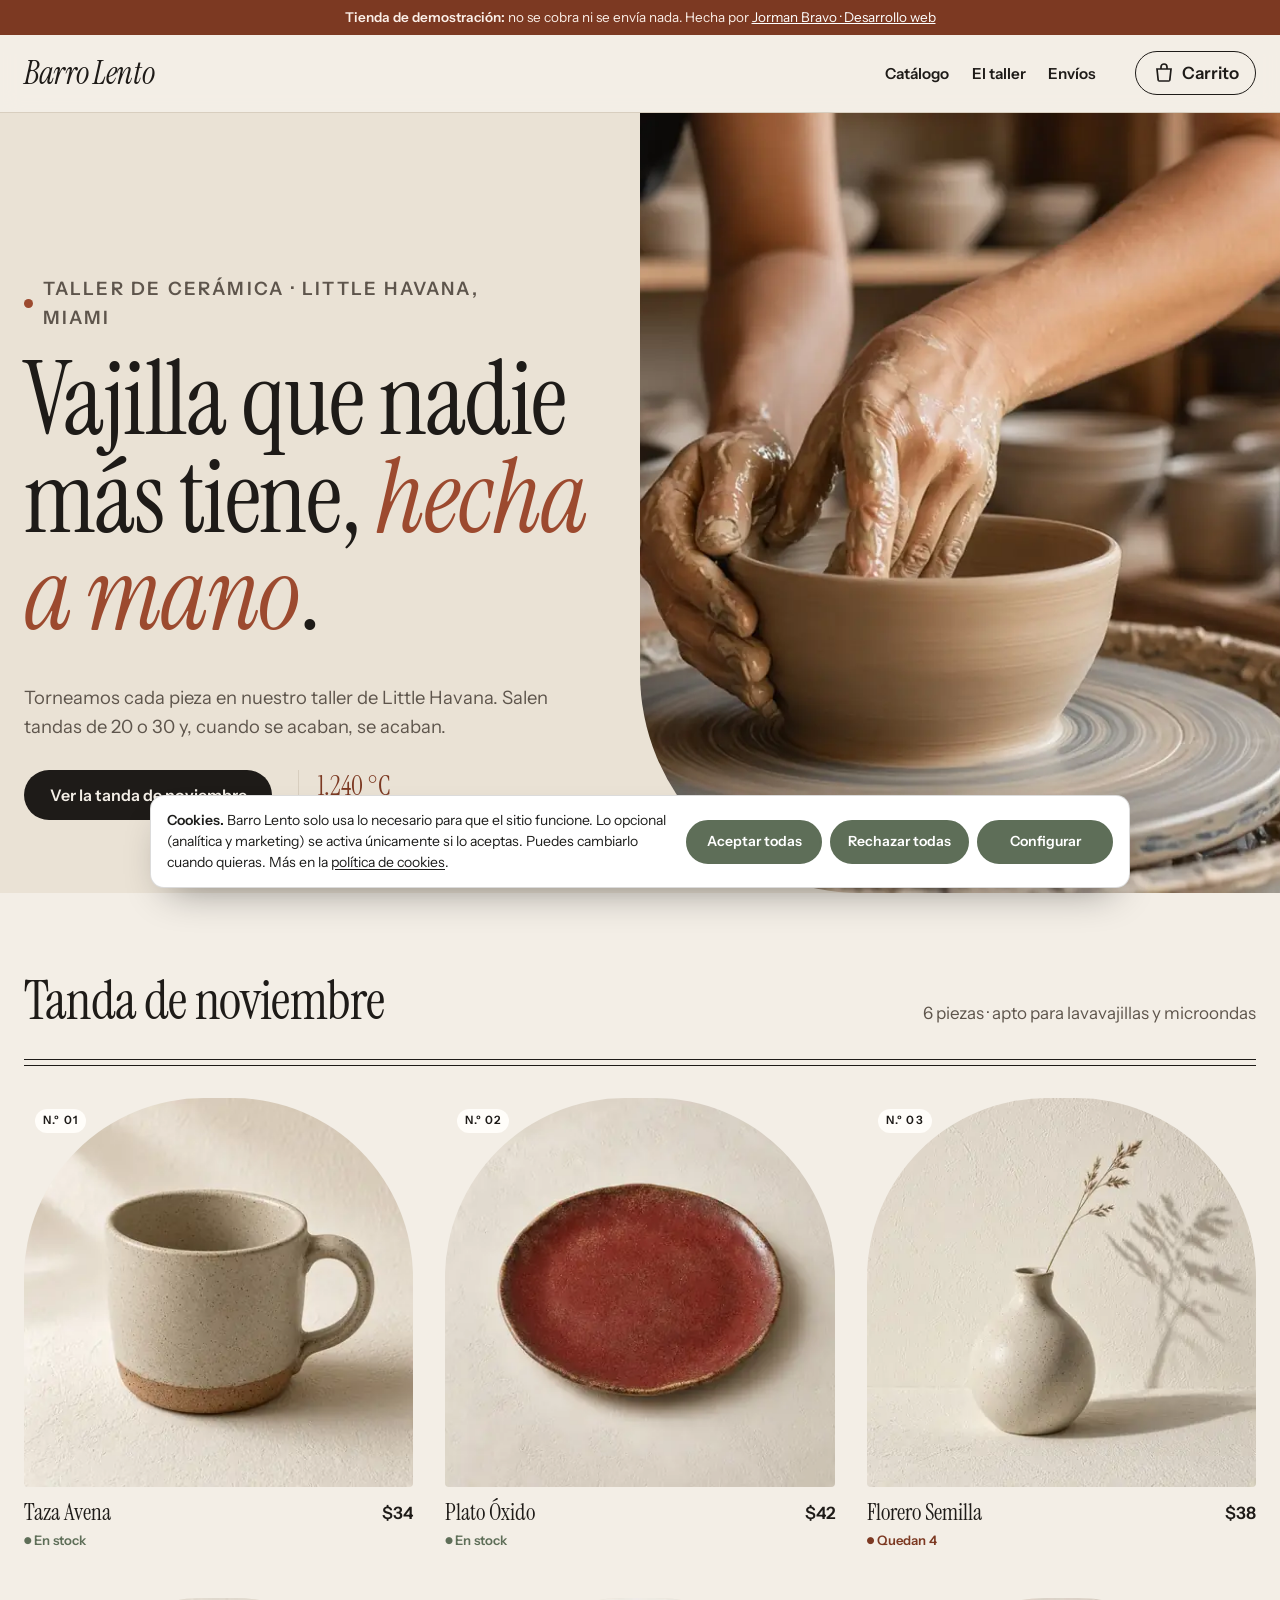
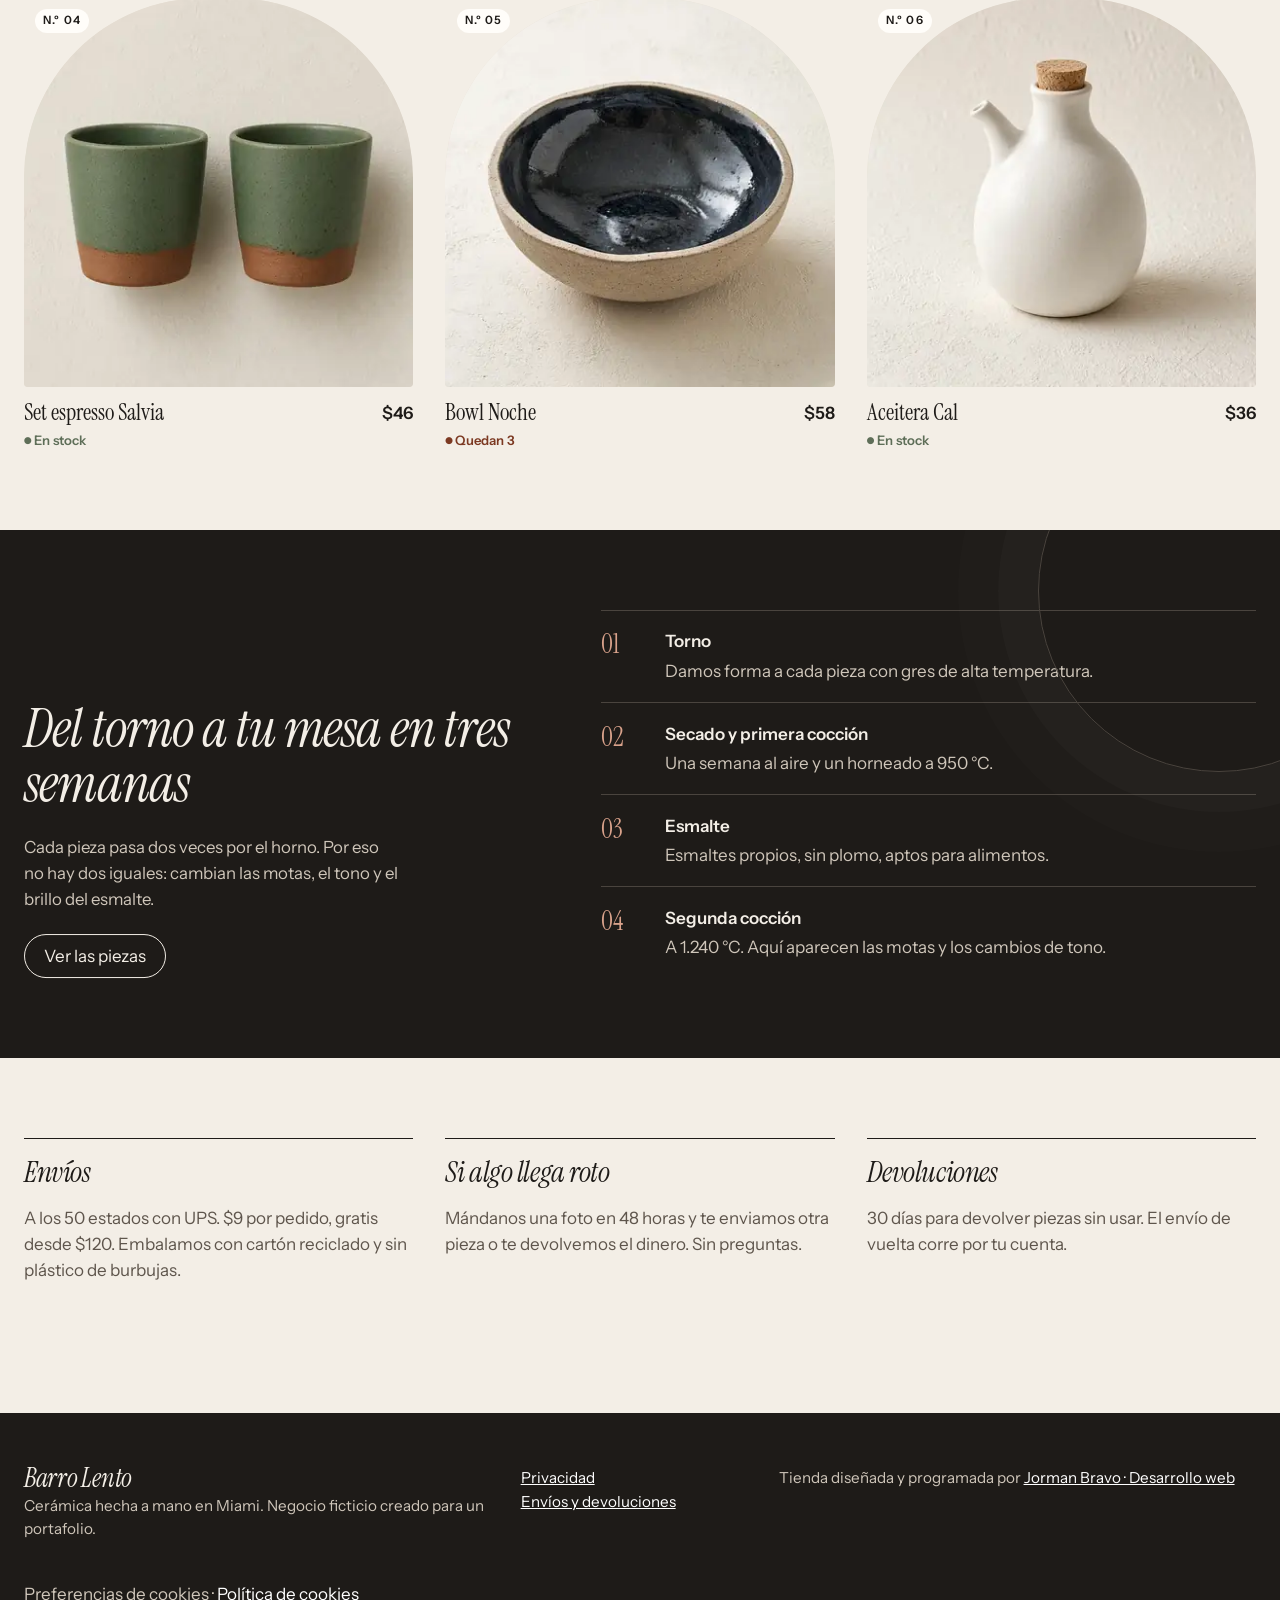
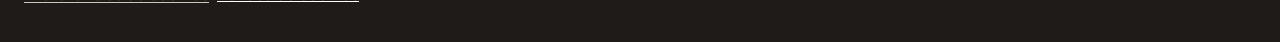
==== commit 06fa058b: "Analítica: añado GoatCounter sin cookies en las páginas, permito su dominio en la CSP y actualizo lo" ====
--- a/index.html
+++ b/index.html
@@ -6,7 +6,7 @@
 <title>Barro Lento · Cerámica hecha a mano en Miami</title>
 <meta name="description" content="Tazas, platos, bowls y floreros de gres hechos a mano en tandas pequeñas. Envío a todo EE. UU., gratis desde $120. Tienda de demostración.">
 <link rel="canonical" href="https://jormanj2b.github.io/demo-tienda/">
-<meta http-equiv="Content-Security-Policy" content="default-src 'self'; img-src 'self' data:; style-src 'self'; script-src 'self'; font-src 'self'; connect-src 'self'; object-src 'none'; base-uri 'self'; form-action 'self'">
+<meta http-equiv="Content-Security-Policy" content="default-src 'self'; img-src 'self' data: https://jormanj2b.goatcounter.com; style-src 'self'; script-src 'self' https://gc.zgo.at; font-src 'self'; connect-src 'self' https://jormanj2b.goatcounter.com; object-src 'none'; base-uri 'self'; form-action 'self'">
 <meta name="referrer" content="strict-origin-when-cross-origin">
 <meta name="theme-color" content="#F3EEE6">
 <meta property="og:type" content="website">
@@ -84,5 +84,6 @@
 <script src="products.js" defer></script>
 <script src="app.js?v=2" defer></script>
 <script src="reveal.js" defer></script>
+<script data-goatcounter="https://jormanj2b.goatcounter.com/count" async src="//gc.zgo.at/count.js"></script>
 </body>
 </html>
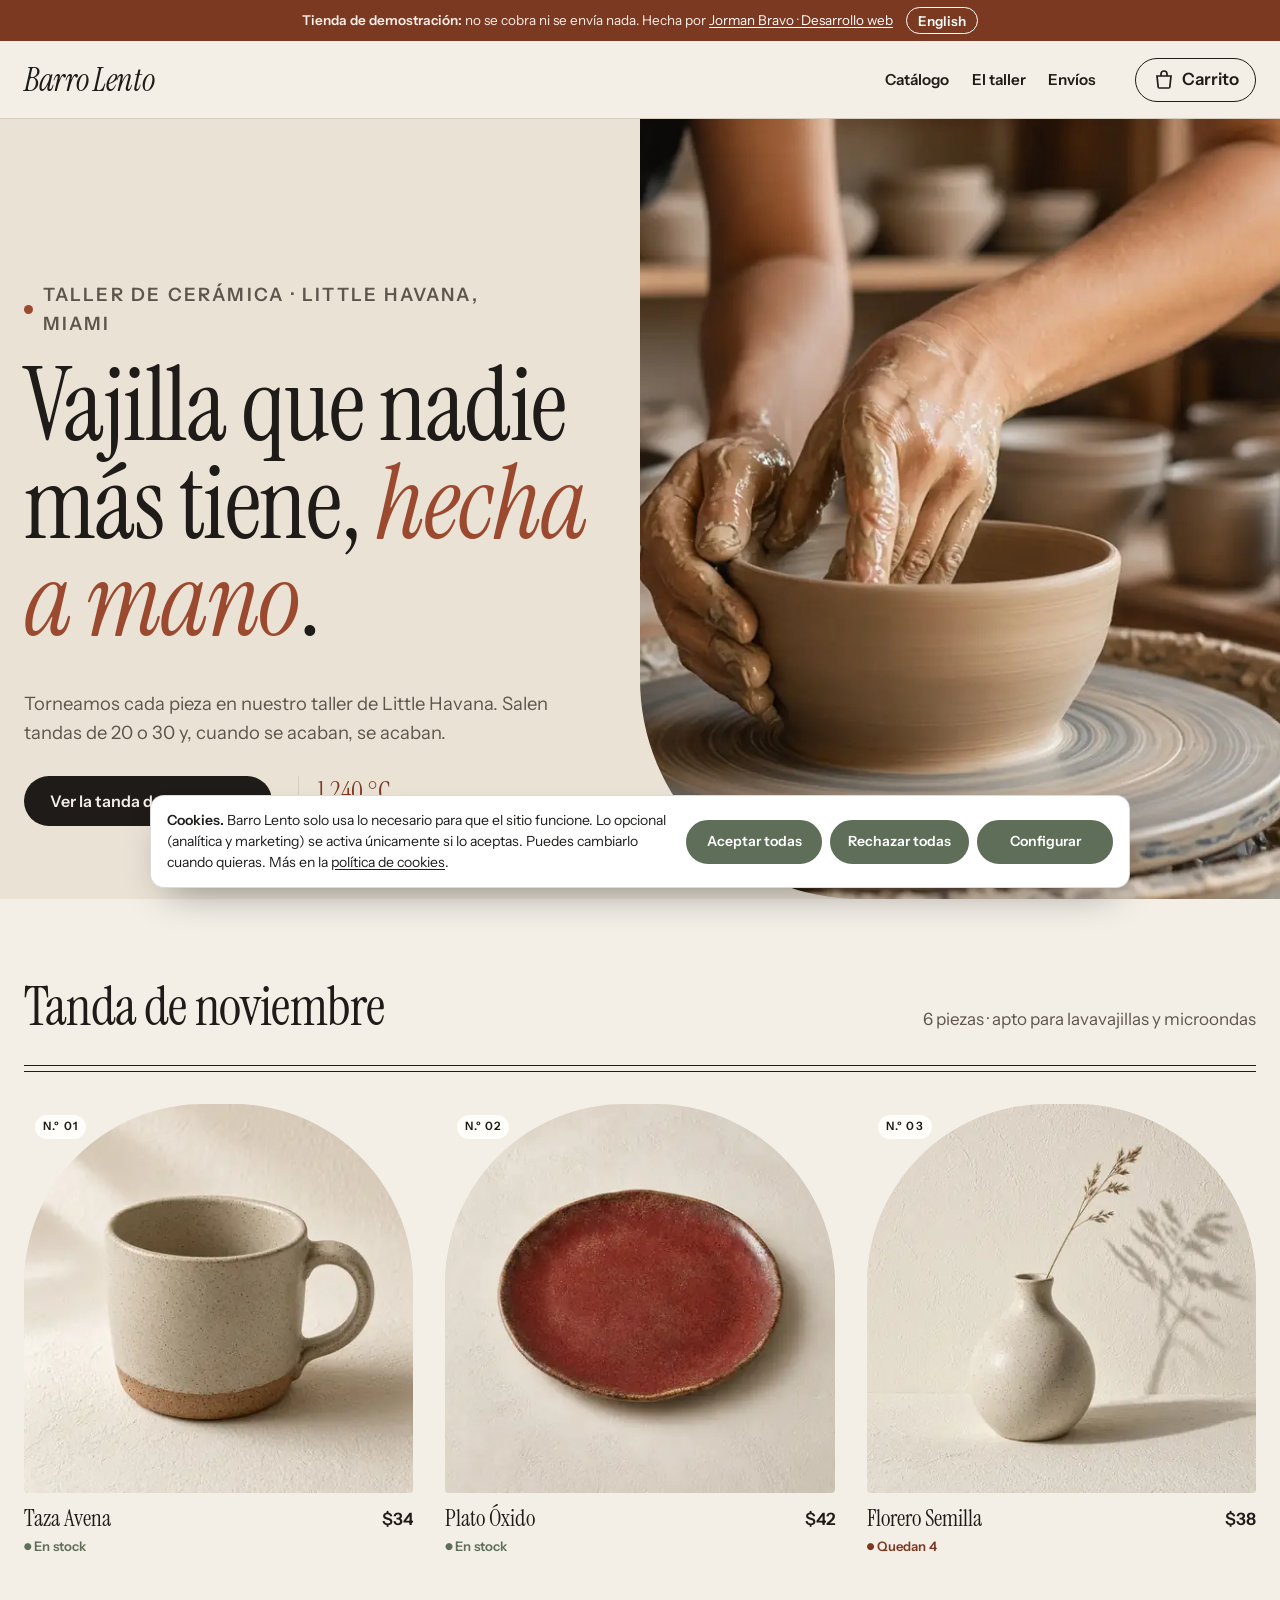
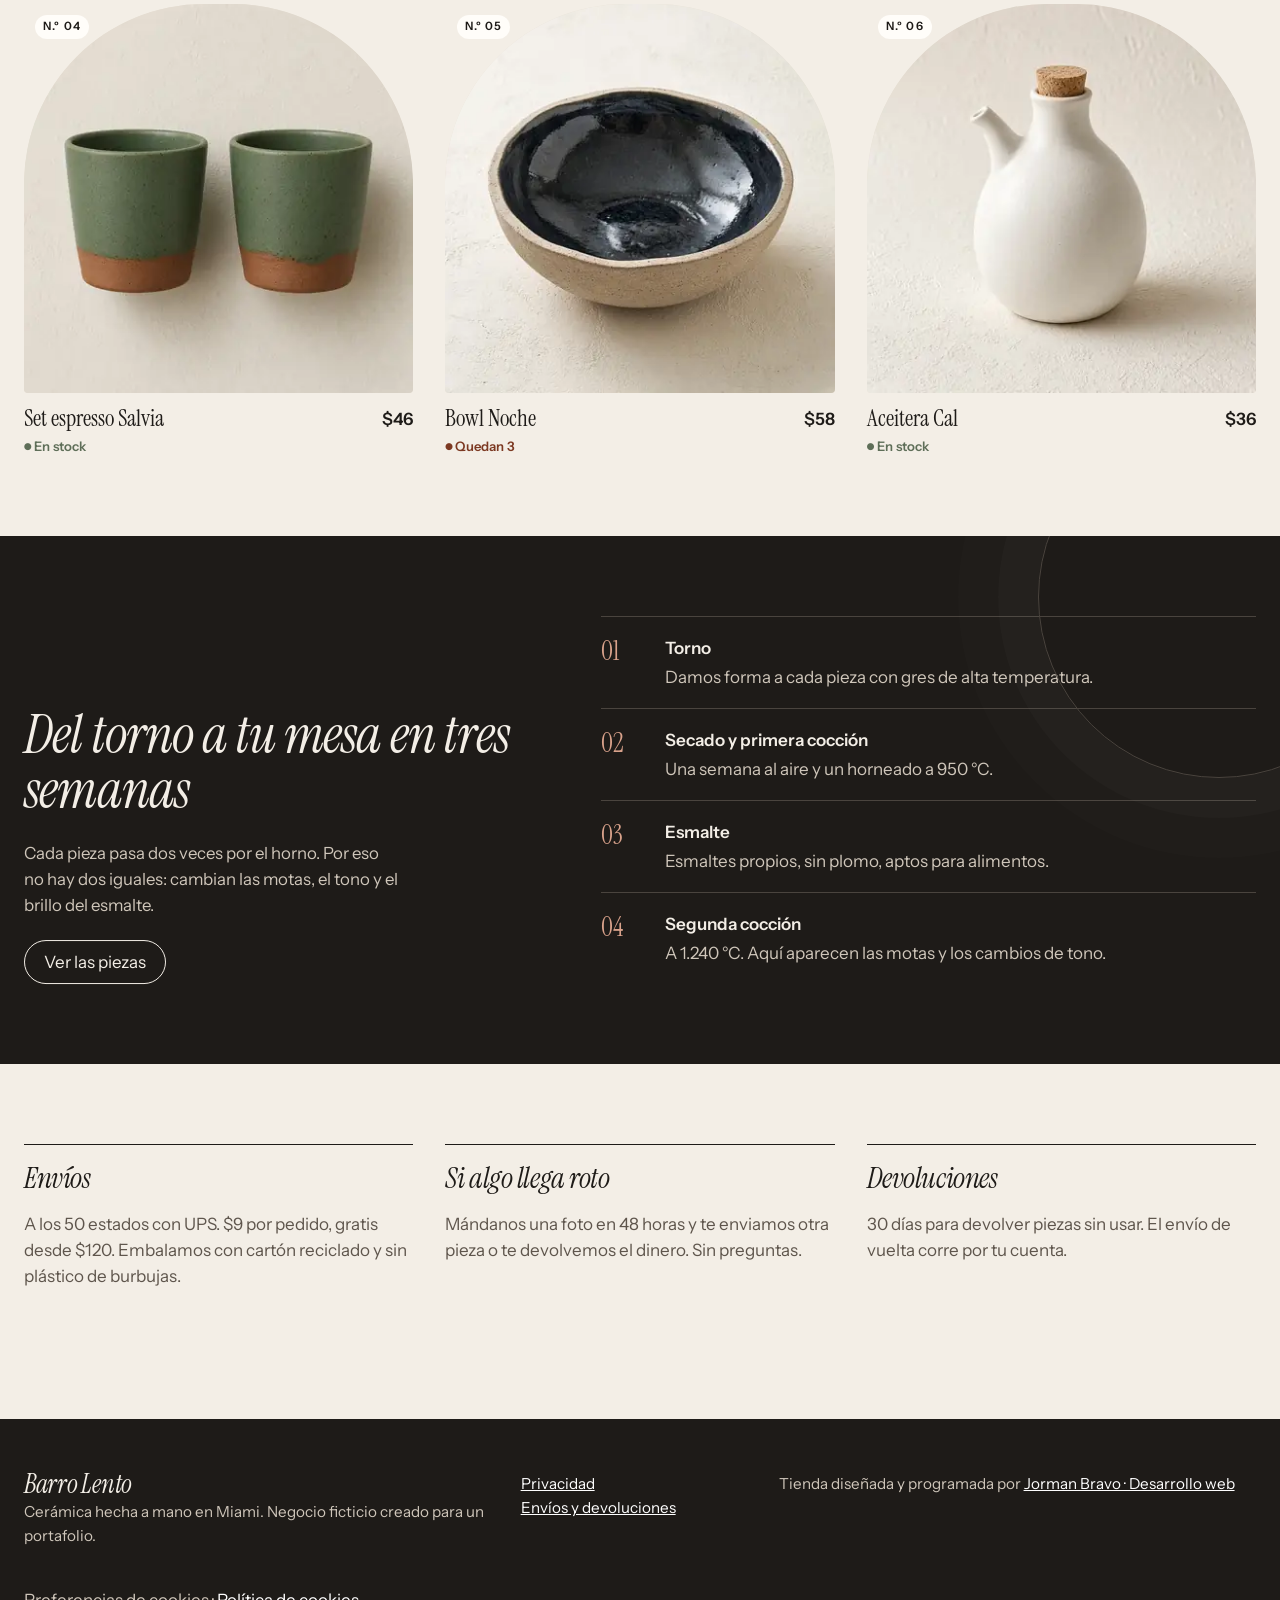
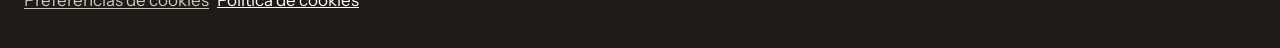
==== commit 492005bd: "Add native English version (/en/): Slow Clay, US units and checkout, ES/EN switch" ====
--- a/index.html
+++ b/index.html
@@ -6,6 +6,8 @@
 <title>Barro Lento · Cerámica hecha a mano en Miami</title>
 <meta name="description" content="Tazas, platos, bowls y floreros de gres hechos a mano en tandas pequeñas. Envío a todo EE. UU., gratis desde $120. Tienda de demostración.">
 <link rel="canonical" href="https://jormanj2b.github.io/demo-tienda/">
+<link rel="alternate" hreflang="es" href="https://jormanj2b.github.io/demo-tienda/">
+<link rel="alternate" hreflang="en" href="https://jormanj2b.github.io/demo-tienda/en/">
 <meta http-equiv="Content-Security-Policy" content="default-src 'self'; img-src 'self' data: https://jormanj2b.goatcounter.com; style-src 'self'; script-src 'self' https://gc.zgo.at; font-src 'self'; connect-src 'self' https://jormanj2b.goatcounter.com; object-src 'none'; base-uri 'self'; form-action 'self'">
 <meta name="referrer" content="strict-origin-when-cross-origin">
 <meta name="theme-color" content="#F3EEE6">
@@ -22,12 +24,12 @@
 <link rel="icon" href="favicon.svg" type="image/svg+xml">
 <link rel="preload" href="fonts/instrument-serif-normal-400.woff2" as="font" type="font/woff2" crossorigin>
 <link rel="stylesheet" href="fonts.css">
-<link rel="stylesheet" href="styles.css?v=3">
+<link rel="stylesheet" href="styles.css?v=4">
 <script src="cookies.js?v=1" defer data-key="demo-tienda" data-owner="Barro Lento" data-accent="#5E6E58"></script>
 </head>
 <body data-reveal=".section-head, .steps li, .cols > div, .taller h2" data-page="home">
 <a class="skip" href="#main">Saltar al contenido</a>
-<div class="demo-bar"><strong>Tienda de demostración:</strong> no se cobra ni se envía nada. Hecha por <a href="https://jormanj2b.github.io/">Jorman Bravo · Desarrollo web</a></div>
+<div class="demo-bar"><strong>Tienda de demostración:</strong> no se cobra ni se envía nada. Hecha por <a href="https://jormanj2b.github.io/">Jorman Bravo · Desarrollo web</a> <a class="lang-switch" href="en/" hreflang="en" lang="en">English</a></div>
 <header class="top">
   <a class="logo" href="./">Barro Lento</a>
   <nav aria-label="Principal"><a href="./#tienda">Catálogo</a><a href="./#taller">El taller</a><a href="./#envios">Envíos</a></nav>
--- a/styles.css
+++ b/styles.css
@@ -203,3 +203,10 @@
 .taller-link{display:inline-flex;align-items:center;min-height:44px;padding:0 1.2rem;border:1px solid var(--plaster);border-radius:999px;color:var(--plaster);text-decoration:none;transition:background .2s,color .2s}
 .taller-link:hover{background:var(--plaster);color:var(--ink)}
 @media (min-width:900px){.taller-intro{position:sticky;top:6rem;align-self:start}}
+
+/* ES/EN */
+.lang-switch{display:inline-block;margin-left:.6rem;padding:.15rem .7rem;border:1px solid currentColor;border-radius:999px;font-weight:600;text-decoration:none;line-height:1.5}
+.lang-switch:hover{text-decoration:underline}
+html[lang="en"] .card a::before{content:"No. " counter(n,decimal-leading-zero)}
+html[lang="en"] .f-row{grid-template-columns:1.6fr 1fr 1fr}
+@media (max-width:480px){html[lang="en"] .f-row{grid-template-columns:1fr 1fr}html[lang="en"] .f-row .f:first-child{grid-column:1/-1}}
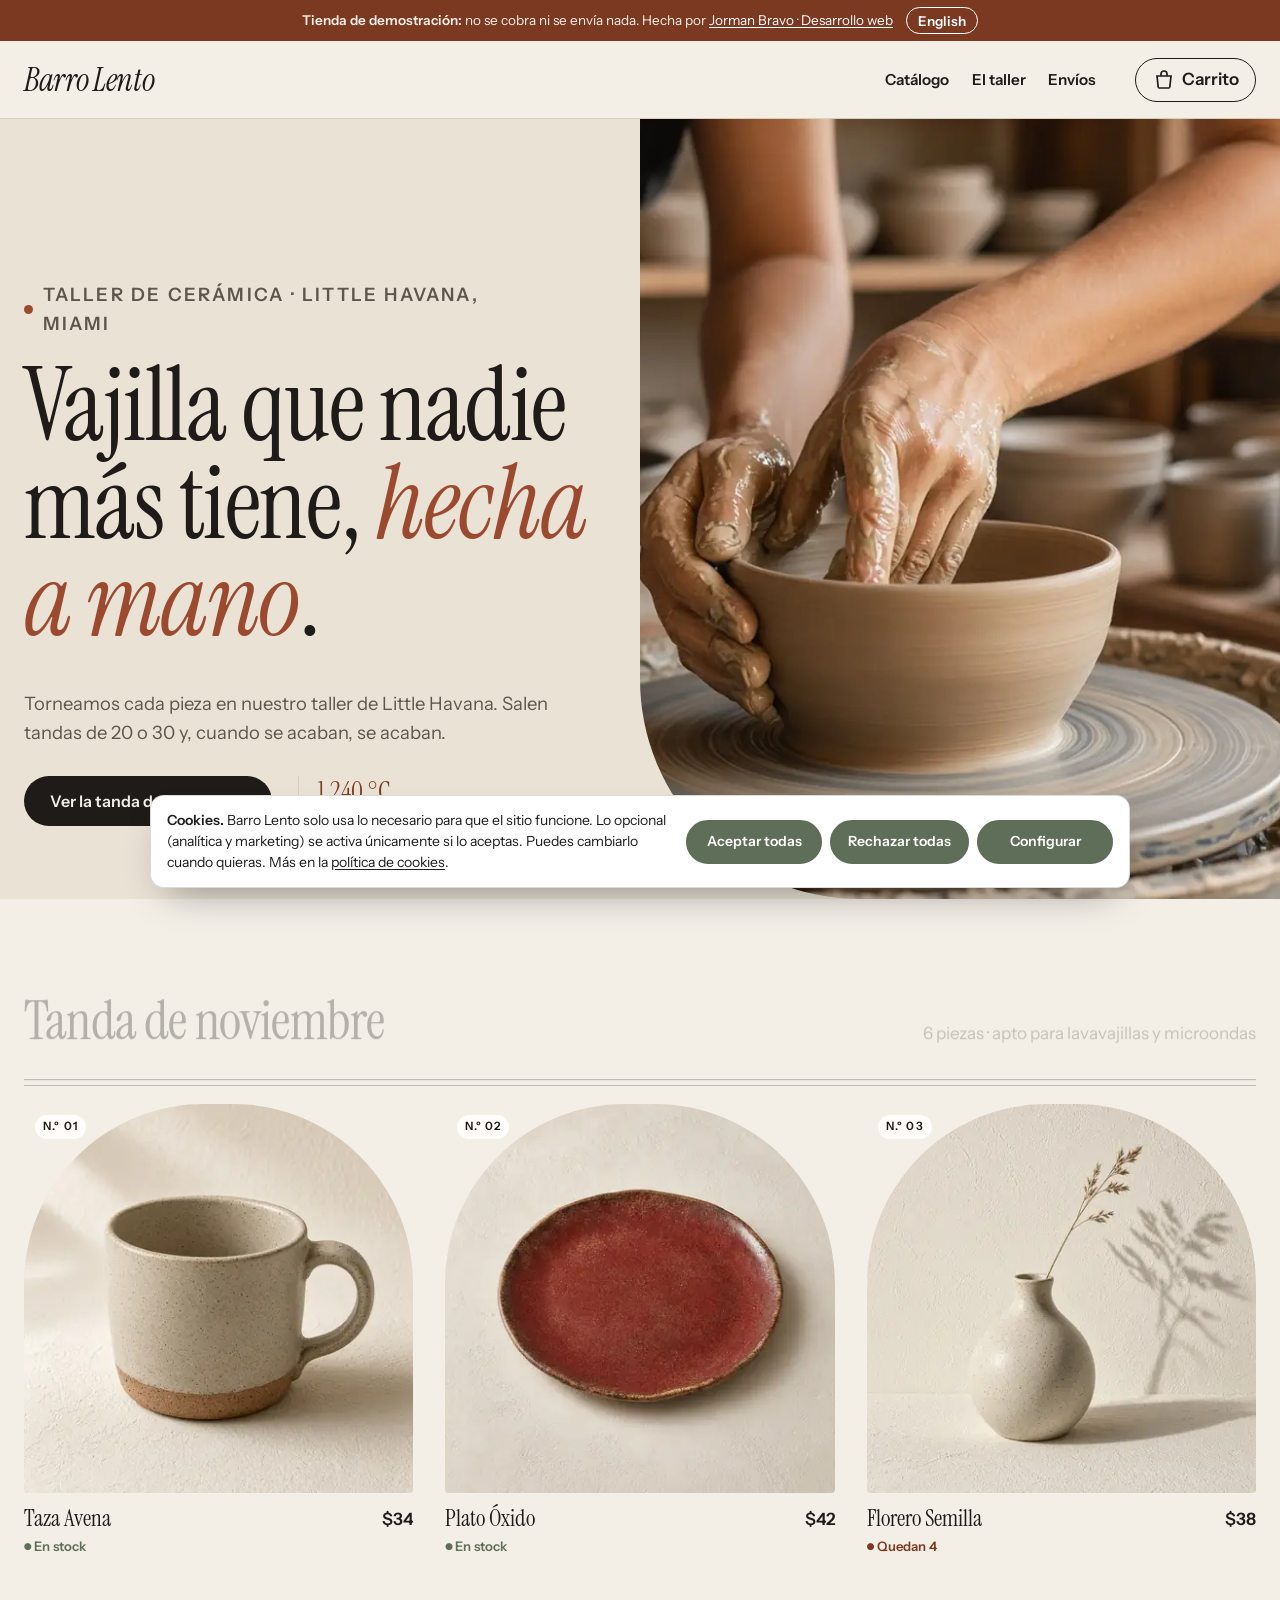
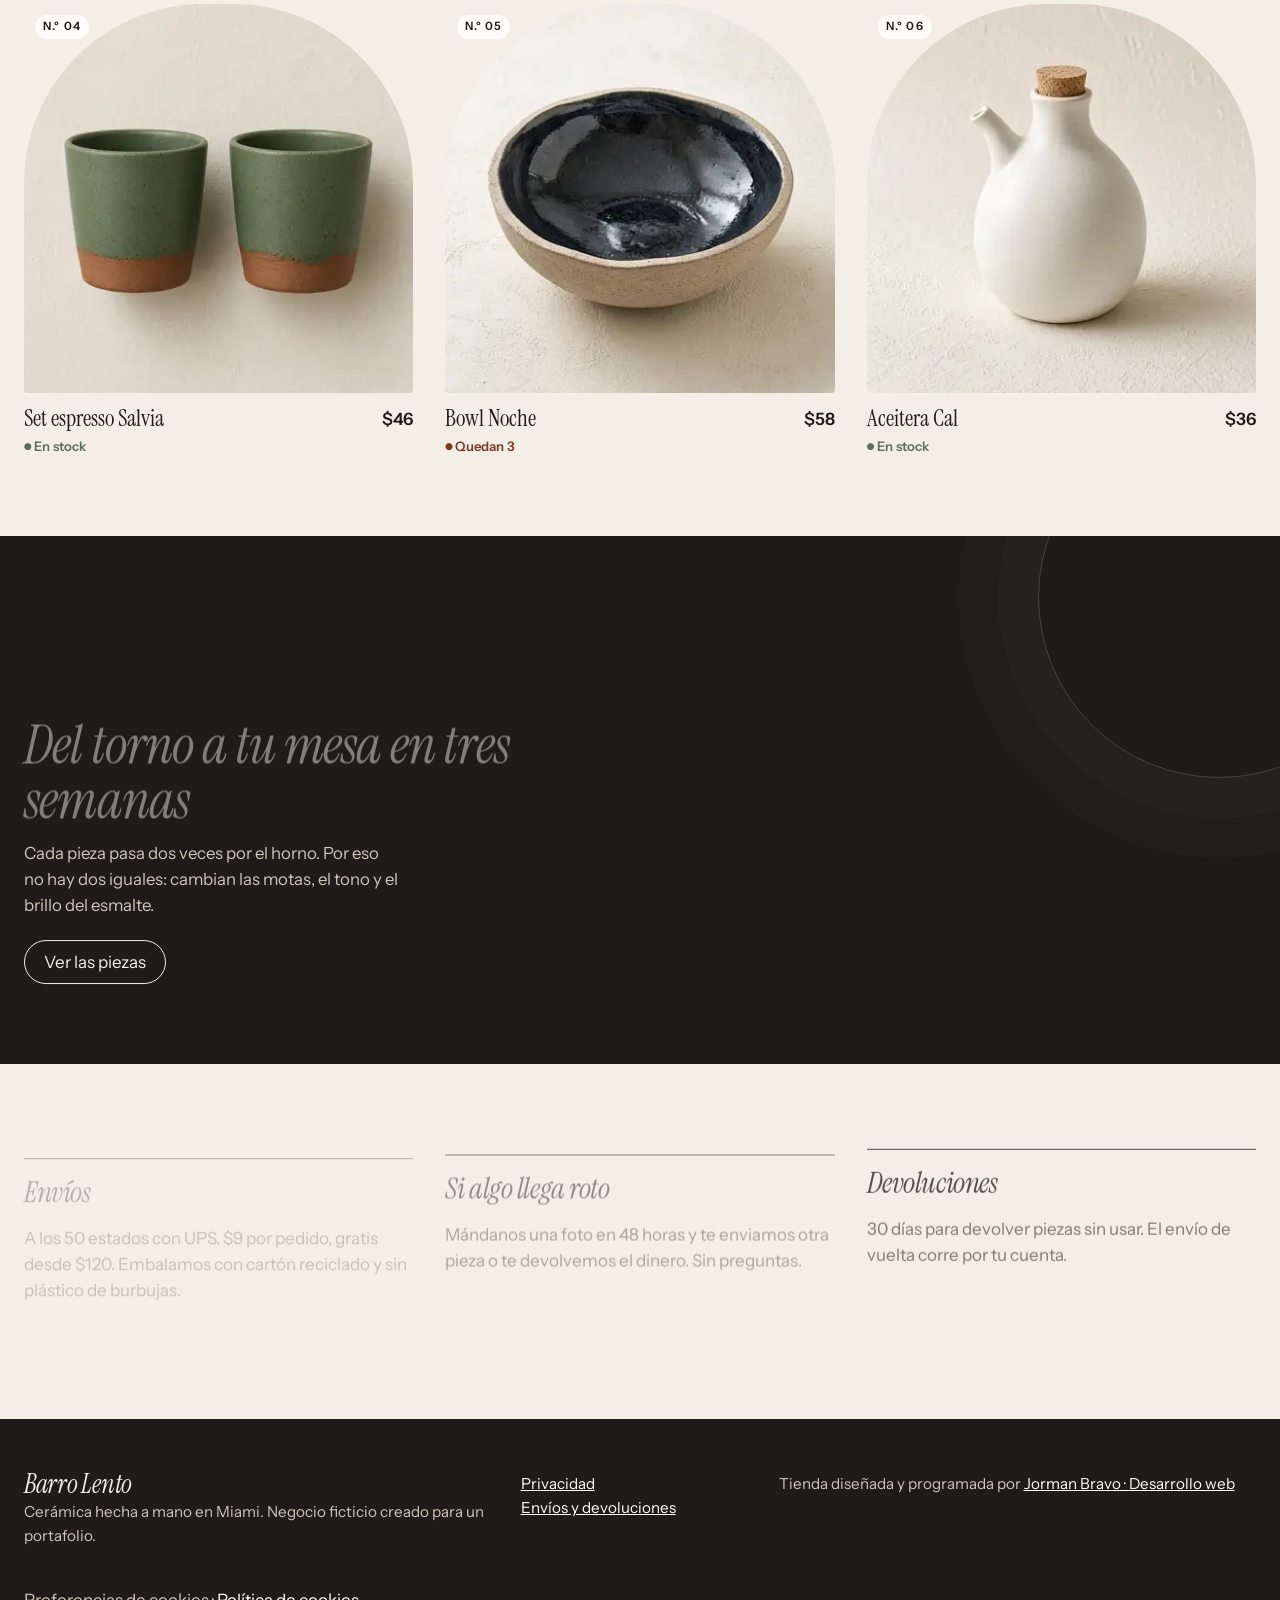
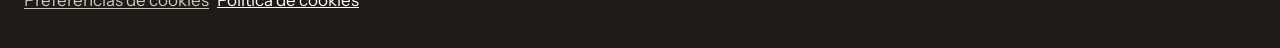
==== commit 99040f0a: "Dominio: actualizo URLs canónicas, Open Graph y enlaces del portafolio a jormanbravo.com/demo-tienda" ====
--- a/index.html
+++ b/index.html
@@ -5,20 +5,20 @@
 <meta name="viewport" content="width=device-width, initial-scale=1">
 <title>Barro Lento · Cerámica hecha a mano en Miami</title>
 <meta name="description" content="Tazas, platos, bowls y floreros de gres hechos a mano en tandas pequeñas. Envío a todo EE. UU., gratis desde $120. Tienda de demostración.">
-<link rel="canonical" href="https://jormanj2b.github.io/demo-tienda/">
-<link rel="alternate" hreflang="es" href="https://jormanj2b.github.io/demo-tienda/">
-<link rel="alternate" hreflang="en" href="https://jormanj2b.github.io/demo-tienda/en/">
+<link rel="canonical" href="https://jormanbravo.com/demo-tienda/">
+<link rel="alternate" hreflang="es" href="https://jormanbravo.com/demo-tienda/">
+<link rel="alternate" hreflang="en" href="https://jormanbravo.com/demo-tienda/en/">
 <meta http-equiv="Content-Security-Policy" content="default-src 'self'; img-src 'self' data: https://jormanj2b.goatcounter.com; style-src 'self'; script-src 'self' https://gc.zgo.at; font-src 'self'; connect-src 'self' https://jormanj2b.goatcounter.com; object-src 'none'; base-uri 'self'; form-action 'self'">
 <meta name="referrer" content="strict-origin-when-cross-origin">
 <meta name="theme-color" content="#F3EEE6">
 <meta property="og:type" content="website">
 <meta property="og:title" content="Barro Lento · Cerámica hecha a mano en Miami">
 <meta property="og:description" content="Tazas, platos, bowls y floreros de gres hechos a mano en tandas pequeñas. Envío a todo EE. UU., gratis desde $120. Tienda de demostración.">
-<meta property="og:url" content="https://jormanj2b.github.io/demo-tienda/">
-<meta property="og:image" content="https://jormanj2b.github.io/demo-tienda/img/og.jpg">
+<meta property="og:url" content="https://jormanbravo.com/demo-tienda/">
+<meta property="og:image" content="https://jormanbravo.com/demo-tienda/img/og.jpg">
 <meta name="twitter:card" content="summary_large_image">
 <script type="application/ld+json">
-{"@context":"https://schema.org","@type":"Store","name":"Barro Lento","description":"Cerámica de gres hecha a mano en Miami: tazas, platos, bowls y floreros en tandas pequeñas. Negocio ficticio de demostración.","url":"https://jormanj2b.github.io/demo-tienda/","image":"https://jormanj2b.github.io/demo-tienda/img/og.jpg","priceRange":"$34 – $58","currenciesAccepted":"USD","address":{"@type":"PostalAddress","addressLocality":"Miami","addressRegion":"FL","addressCountry":"US"}}
+{"@context":"https://schema.org","@type":"Store","name":"Barro Lento","description":"Cerámica de gres hecha a mano en Miami: tazas, platos, bowls y floreros en tandas pequeñas. Negocio ficticio de demostración.","url":"https://jormanbravo.com/demo-tienda/","image":"https://jormanbravo.com/demo-tienda/img/og.jpg","priceRange":"$34 – $58","currenciesAccepted":"USD","address":{"@type":"PostalAddress","addressLocality":"Miami","addressRegion":"FL","addressCountry":"US"}}
 </script>
 <link rel="preload" as="image" href="img/hero-800.webp" imagesrcset="img/hero-800.webp 800w, img/hero-1600.webp 1600w" imagesizes="100vw">
 <link rel="icon" href="favicon.svg" type="image/svg+xml">
@@ -29,7 +29,7 @@
 </head>
 <body data-reveal=".section-head, .steps li, .cols > div, .taller h2" data-page="home">
 <a class="skip" href="#main">Saltar al contenido</a>
-<div class="demo-bar"><strong>Tienda de demostración:</strong> no se cobra ni se envía nada. Hecha por <a href="https://jormanj2b.github.io/">Jorman Bravo · Desarrollo web</a> <a class="lang-switch" href="en/" hreflang="en" lang="en">English</a></div>
+<div class="demo-bar"><strong>Tienda de demostración:</strong> no se cobra ni se envía nada. Hecha por <a href="https://jormanbravo.com/">Jorman Bravo · Desarrollo web</a> <a class="lang-switch" href="en/" hreflang="en" lang="en">English</a></div>
 <header class="top">
   <a class="logo" href="./">Barro Lento</a>
   <nav aria-label="Principal"><a href="./#tienda">Catálogo</a><a href="./#taller">El taller</a><a href="./#envios">Envíos</a></nav>
@@ -79,7 +79,7 @@
   <div class="foot-grid">
     <p><span class="logo">Barro Lento</span><br>Cerámica hecha a mano en Miami. Negocio ficticio creado para un portafolio.</p>
     <p><a href="privacidad.html">Privacidad</a><br><a href="./#envios">Envíos y devoluciones</a></p>
-    <p>Tienda diseñada y programada por <a href="https://jormanj2b.github.io/">Jorman Bravo · Desarrollo web</a></p>
+    <p>Tienda diseñada y programada por <a href="https://jormanbravo.com/">Jorman Bravo · Desarrollo web</a></p>
   </div>
 </footer>
 <p class="toast" id="toast" role="status" hidden></p>
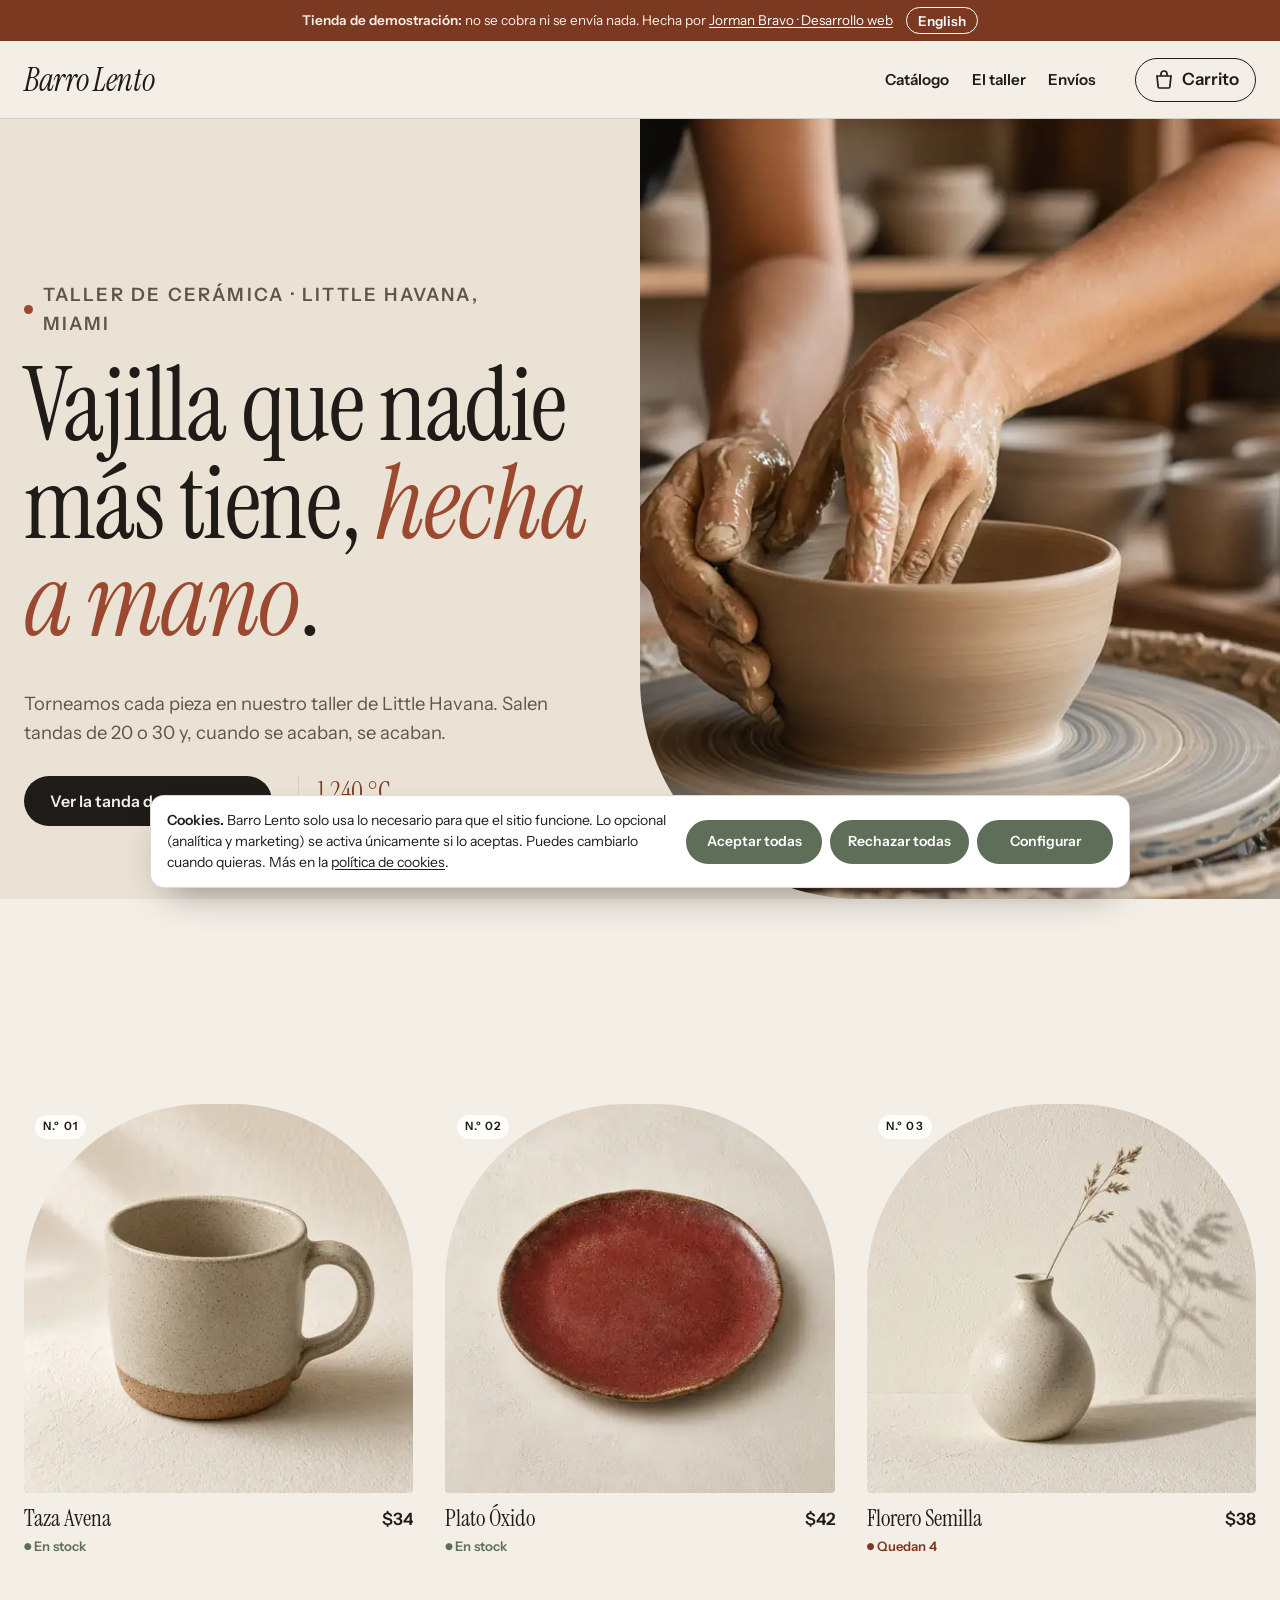
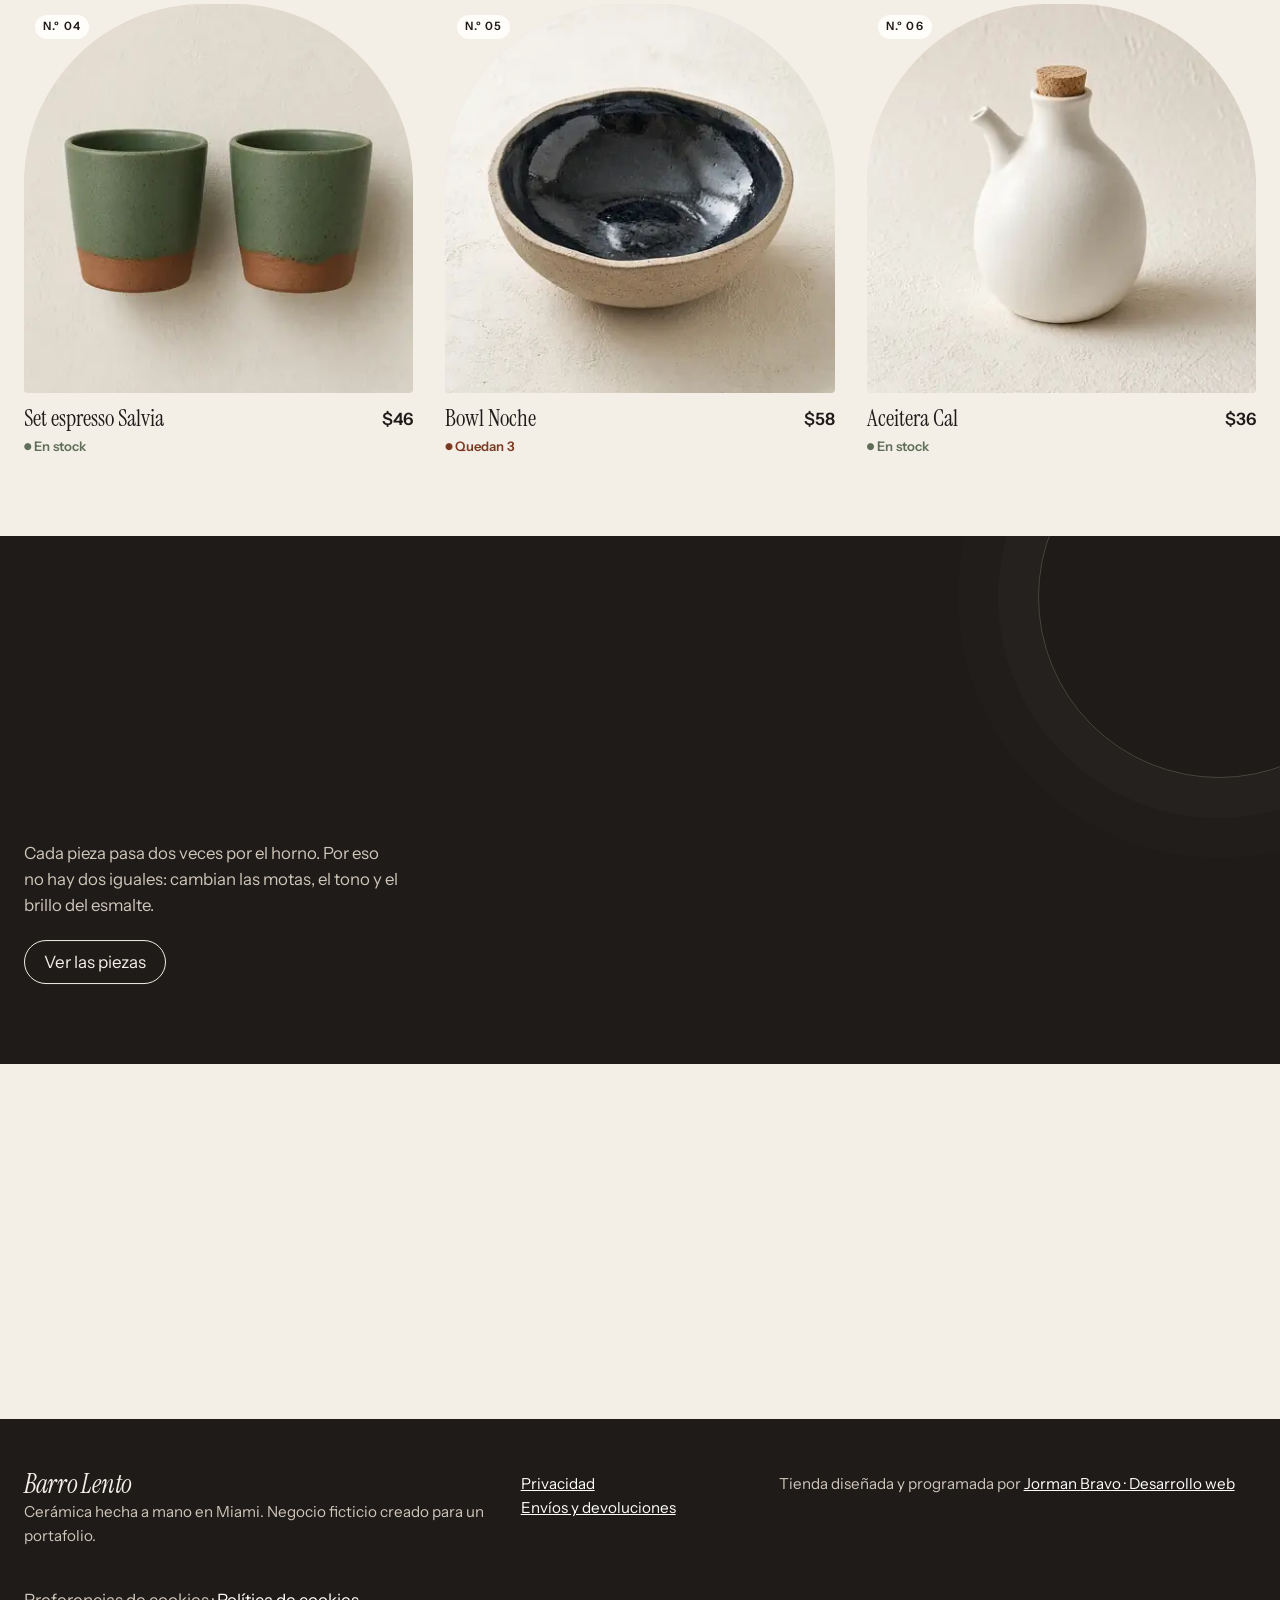
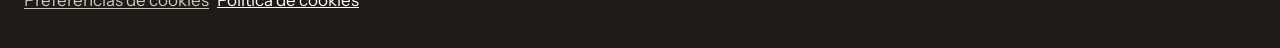
==== commit d54308ae: "Refresh mobile stylesheet cache: index.html" ====
--- a/index.html
+++ b/index.html
@@ -24,7 +24,7 @@
 <link rel="icon" href="favicon.svg" type="image/svg+xml">
 <link rel="preload" href="fonts/instrument-serif-normal-400.woff2" as="font" type="font/woff2" crossorigin>
 <link rel="stylesheet" href="fonts.css">
-<link rel="stylesheet" href="styles.css?v=4">
+<link rel="stylesheet" href="styles.css?v=5">
 <script src="cookies.js?v=1" defer data-key="demo-tienda" data-owner="Barro Lento" data-accent="#5E6E58"></script>
 </head>
 <body data-reveal=".section-head, .steps li, .cols > div, .taller h2" data-page="home">
--- a/styles.css
+++ b/styles.css
@@ -210,3 +210,13 @@
 html[lang="en"] .card a::before{content:"No. " counter(n,decimal-leading-zero)}
 html[lang="en"] .f-row{grid-template-columns:1.6fr 1fr 1fr}
 @media (max-width:480px){html[lang="en"] .f-row{grid-template-columns:1fr 1fr}html[lang="en"] .f-row .f:first-child{grid-column:1/-1}}
+
+/* Responsive catalog: prevent intrinsic text widths from expanding mobile grid tracks. */
+@media (max-width:599px){
+  .grid,.grid-3{grid-template-columns:repeat(2,minmax(0,1fr))}
+  .card,.card a,.card-name{min-width:0}
+  .card a{grid-template-columns:minmax(0,1fr) auto}
+  .card-name,.card-stock{overflow-wrap:anywhere}
+  .hero-text,.section-head>*{min-width:0;max-width:100%}
+  .hero-cta .btn{max-width:100%;text-align:center;white-space:normal}
+}
